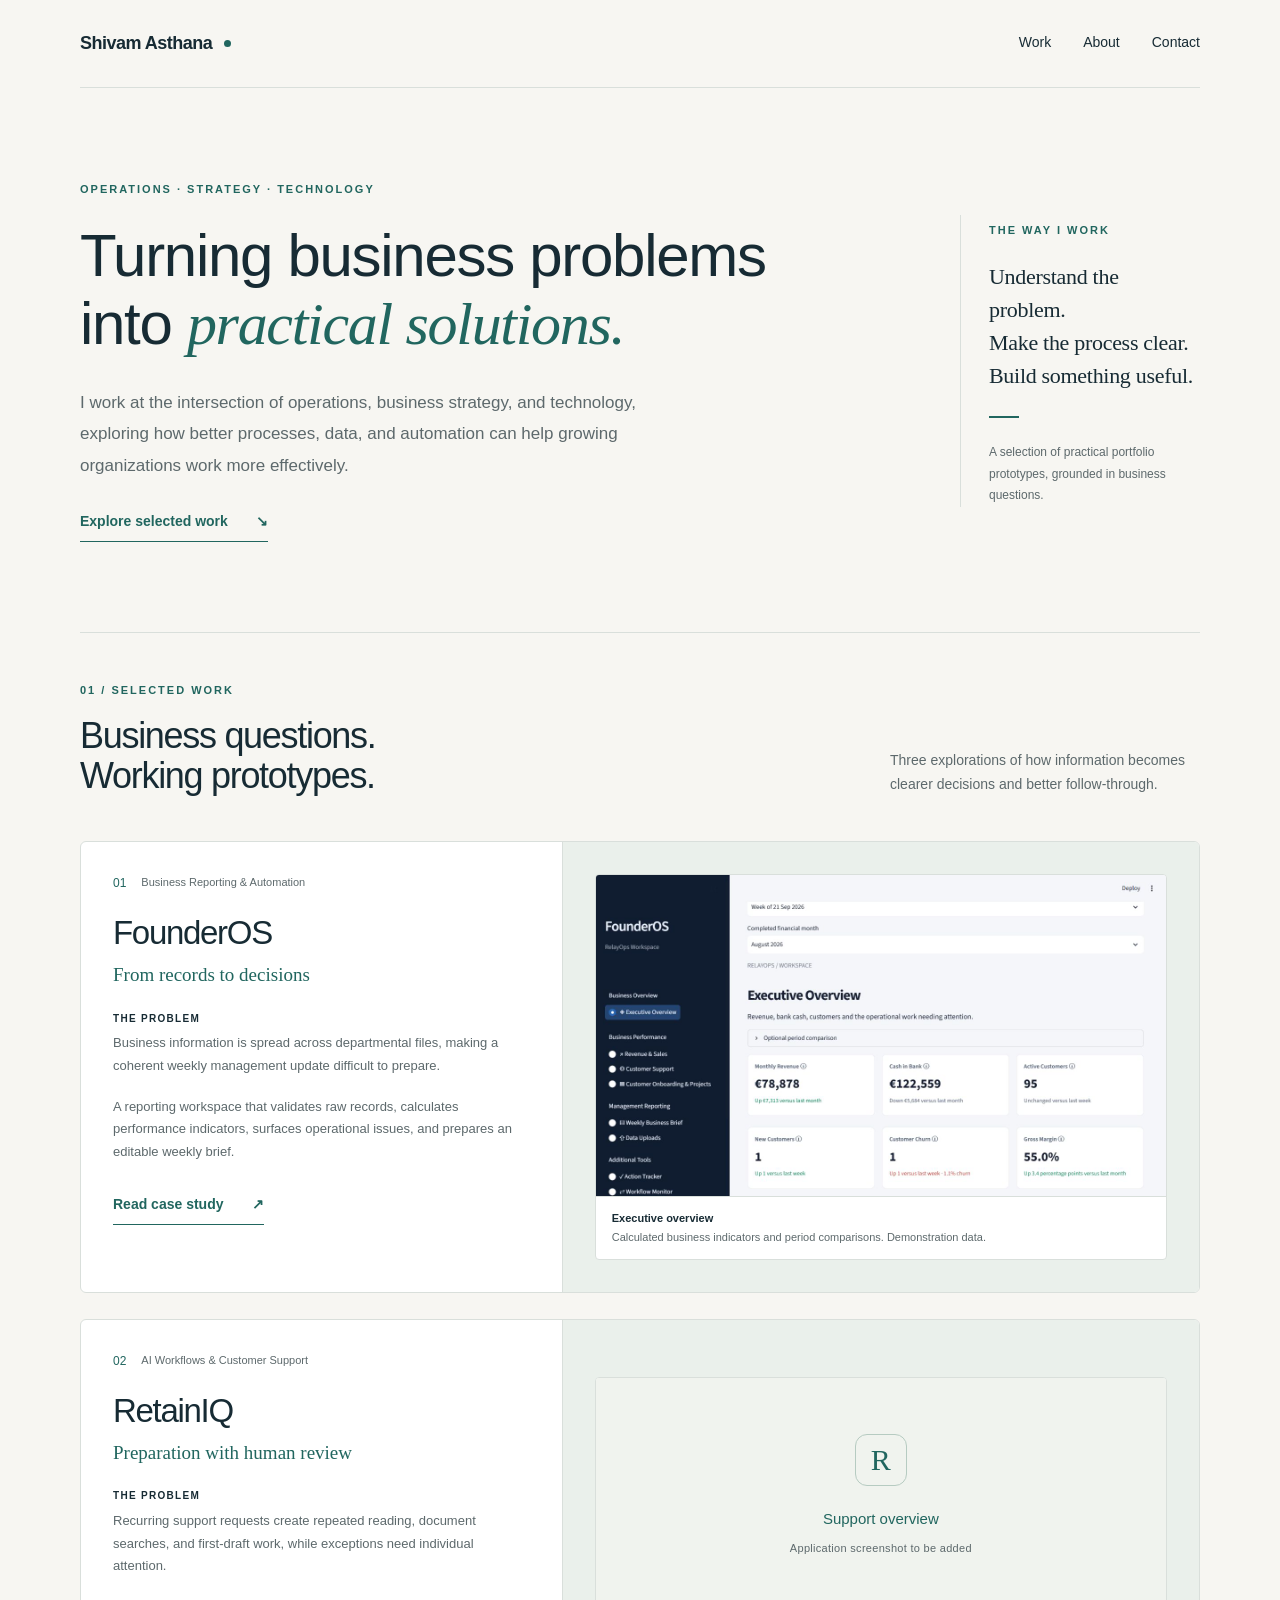
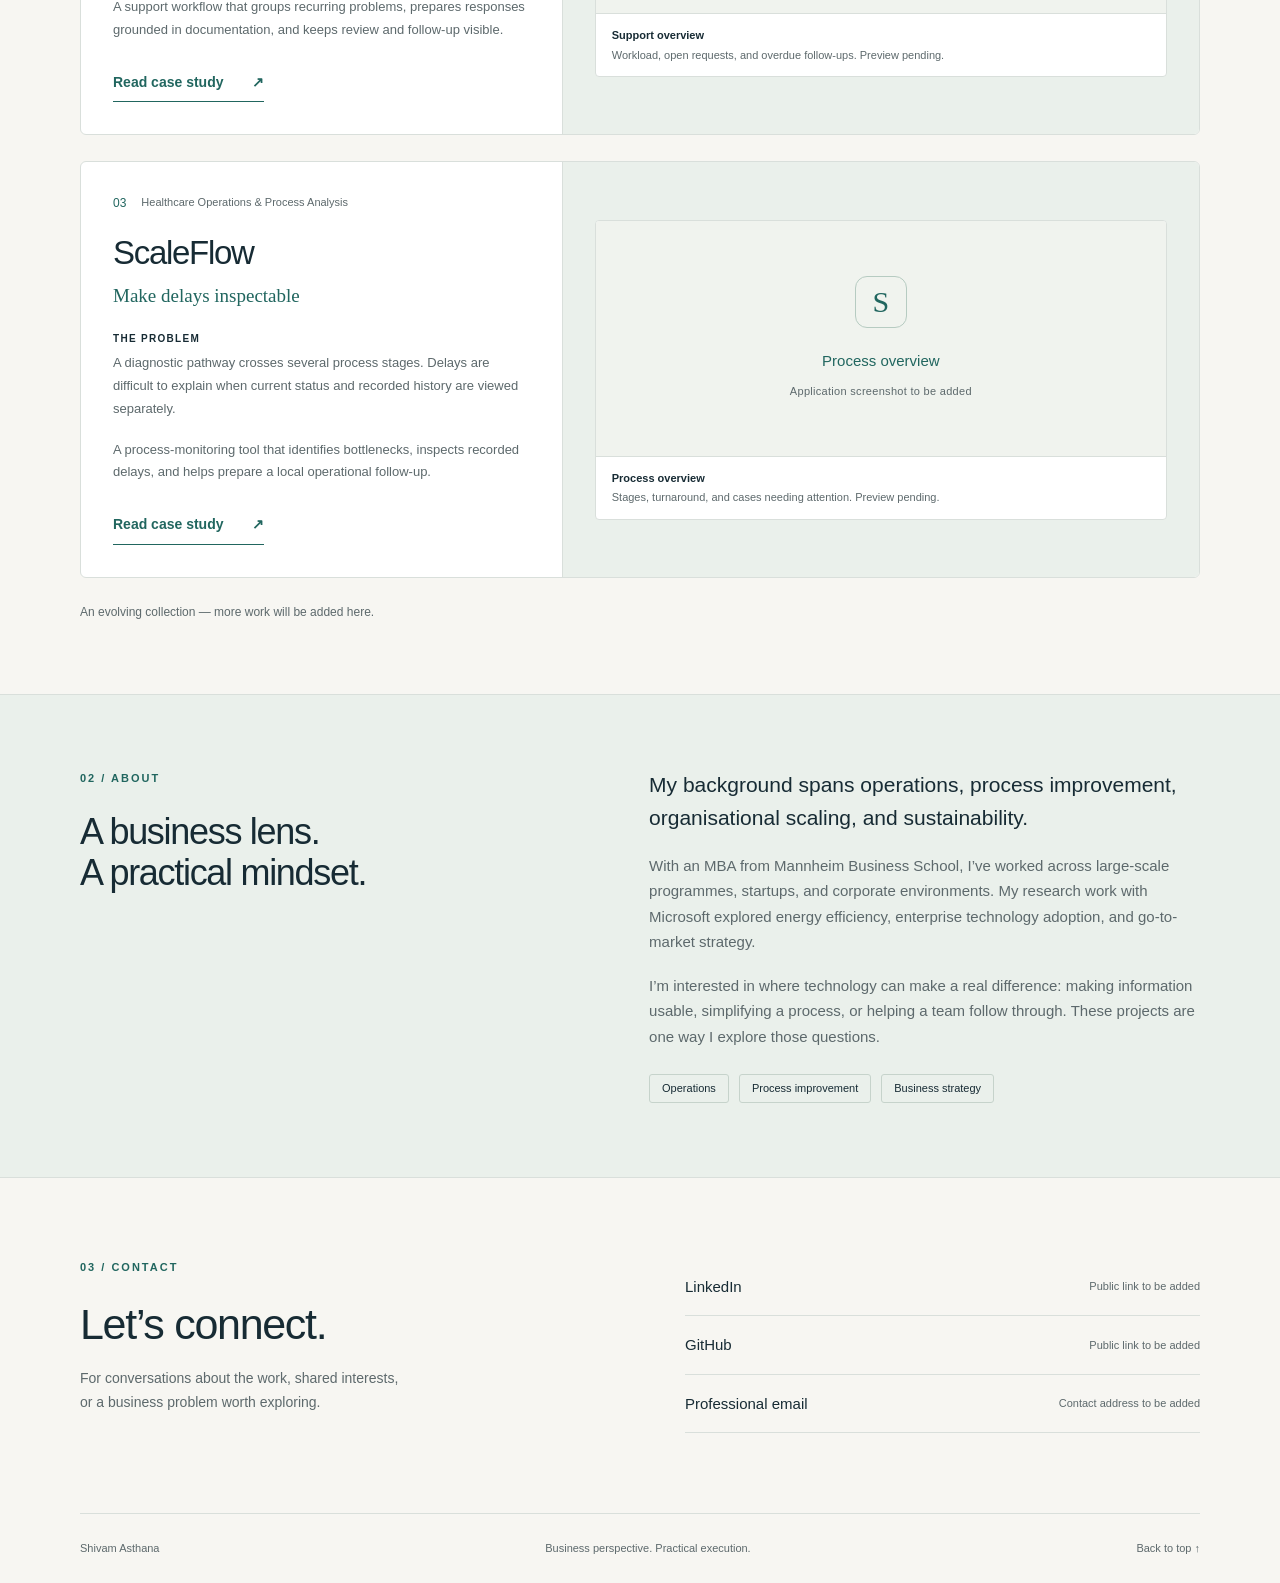
==== index.html @ f5d860fc "Prepare Shivam-Portfolio for GitHub publication" ====
<!doctype html><html lang="en"><head><meta charset="utf-8"><meta name="viewport" content="width=device-width, initial-scale=1"><meta name="description" content="Operations, business strategy, and technology. Selected portfolio work by Shivam Asthana."><title>Shivam Asthana — Personal Portfolio</title><link rel="icon" href="assets/favicon.svg" type="image/svg+xml"><link rel="stylesheet" href="assets/styles.css"></head><body><a class="skip" href="#main">Skip to content</a><header class="header wrap"><a class="identity" href="index.html">Shivam Asthana<span class="identity-dot" aria-hidden="true"></span></a><nav aria-label="Main navigation"><a href="index.html#work">Work</a><a href="index.html#about">About</a><a href="index.html#contact">Contact</a></nav></header><main id="main">
<section class="hero wrap"><div><p class="eyebrow">Operations · Strategy · Technology</p><h1>Turning business problems into <em>practical solutions.</em></h1><p class="intro">I work at the intersection of operations, business strategy, and technology, exploring how better processes, data, and automation can help growing organizations work more effectively.</p><a class="text-link" href="#work">Explore selected work <span aria-hidden="true">↘</span></a></div><aside class="hero-note"><span class="mini-label">THE WAY I WORK</span><p>Understand the problem.<br>Make the process clear.<br>Build something useful.</p><span class="note-rule"></span><small>A selection of practical portfolio prototypes, grounded in business questions.</small></aside></section>
<section id="work" class="work wrap"><div class="section-heading"><div><p class="eyebrow">01 / Selected work</p><h2>Business questions.<br>Working prototypes.</h2></div><p>Three explorations of how information becomes clearer decisions and better follow-through.</p></div><div class="project-list"><article class="project-card"><div class="project-copy"><p class="project-index">01 <span>Business Reporting & Automation</span></p><h3><a href="founderos.html">FounderOS</a></h3><p class="project-tag">From records to decisions</p><p class="problem"><span>The problem</span>Business information is spread across departmental files, making a coherent weekly management update difficult to prepare.</p><p>A reporting workspace that validates raw records, calculates performance indicators, surfaces operational issues, and prepares an editable weekly brief.</p><a class="text-link" href="founderos.html">Read case study <span aria-hidden="true">↗</span></a></div><div class="card-preview"><figure class="preview "><a href="assets/founderos-overview.jpg" aria-label="Open full executive overview screenshot"><img width="1280" height="720" src="assets/founderos-overview.jpg" alt="FounderOS: Executive overview, actual application capture using fictional demonstration data" ></a><figcaption><strong>Executive overview</strong><span>Calculated business indicators and period comparisons. Demonstration data.</span></figcaption></figure></div></article><article class="project-card"><div class="project-copy"><p class="project-index">02 <span>AI Workflows & Customer Support</span></p><h3><a href="retainiq.html">RetainIQ</a></h3><p class="project-tag">Preparation with human review</p><p class="problem"><span>The problem</span>Recurring support requests create repeated reading, document searches, and first-draft work, while exceptions need individual attention.</p><p>A support workflow that groups recurring problems, prepares responses grounded in documentation, and keeps review and follow-up visible.</p><a class="text-link" href="retainiq.html">Read case study <span aria-hidden="true">↗</span></a></div><div class="card-preview"><figure class="preview"><div class="placeholder" role="img" aria-label="Support overview screenshot placeholder"><span class="placeholder-mark" aria-hidden="true">R</span><span>Support overview</span><small>Application screenshot to be added</small></div><figcaption><strong>Support overview</strong><span>Workload, open requests, and overdue follow-ups. Preview pending.</span></figcaption></figure></div></article><article class="project-card"><div class="project-copy"><p class="project-index">03 <span>Healthcare Operations & Process Analysis</span></p><h3><a href="scaleflow.html">ScaleFlow</a></h3><p class="project-tag">Make delays inspectable</p><p class="problem"><span>The problem</span>A diagnostic pathway crosses several process stages. Delays are difficult to explain when current status and recorded history are viewed separately.</p><p>A process-monitoring tool that identifies bottlenecks, inspects recorded delays, and helps prepare a local operational follow-up.</p><a class="text-link" href="scaleflow.html">Read case study <span aria-hidden="true">↗</span></a></div><div class="card-preview"><figure class="preview"><div class="placeholder" role="img" aria-label="Process overview screenshot placeholder"><span class="placeholder-mark" aria-hidden="true">S</span><span>Process overview</span><small>Application screenshot to be added</small></div><figcaption><strong>Process overview</strong><span>Stages, turnaround, and cases needing attention. Preview pending.</span></figcaption></figure></div></article></div><p class="future-note">An evolving collection — more work will be added here.</p></section>
<section id="about" class="about"><div class="wrap about-grid"><div><p class="eyebrow">02 / About</p><h2>A business lens.<br>A practical mindset.</h2></div><div><p class="about-lead">My background spans operations, process improvement, organisational scaling, and sustainability.</p><p>With an MBA from Mannheim Business School, I’ve worked across large-scale programmes, startups, and corporate environments. My research work with Microsoft explored energy efficiency, enterprise technology adoption, and go-to-market strategy.</p><p>I’m interested in where technology can make a real difference: making information usable, simplifying a process, or helping a team follow through. These projects are one way I explore those questions.</p><div class="about-tags"><span>Operations</span><span>Process improvement</span><span>Business strategy</span></div></div></div></section>
<section id="contact" class="contact wrap"><div><p class="eyebrow">03 / Contact</p><h2>Let’s connect.</h2><p>For conversations about the work, shared interests,<br class="desktop-only"> or a business problem worth exploring.</p></div><div class="contact-list" aria-label="Contact details pending"><div><span>LinkedIn</span><small>Public link to be added</small></div><div><span>GitHub</span><small>Public link to be added</small></div><div><span>Professional email</span><small>Contact address to be added</small></div></div></section></main><footer class="wrap footer"><span>Shivam Asthana</span><span>Business perspective. Practical execution.</span><a href="#main">Back to top ↑</a></footer></body></html>
---- assets/styles.css ----
:root{--paper:#f7f6f2;--ink:#172b34;--muted:#5d696c;--teal:#21665f;--line:#d9dfdb;--wash:#eaf0eb}*{box-sizing:border-box}html{scroll-behavior:smooth;scroll-padding-top:24px}body{margin:0;background:var(--paper);color:var(--ink);font-family:Arial,Helvetica,sans-serif;font-size:16px;line-height:1.7}a{color:inherit;text-decoration:none}a:hover{color:var(--teal)}a:focus-visible{outline:2px solid var(--teal);outline-offset:6px}img{display:block;max-width:100%;height:auto}p,h1,h2,h3,figure{margin:0}p+p{margin-top:18px}.wrap{width:min(1120px,calc(100% - 96px));margin-inline:auto}.header{display:flex;align-items:center;justify-content:space-between;padding:28px 0;border-bottom:1px solid var(--line)}.identity{font-size:18px;font-weight:600;letter-spacing:-.5px;display:flex;align-items:center;gap:12px}.identity-dot{width:7px;height:7px;background:var(--teal);border-radius:50%}nav{display:flex;gap:32px;font-size:14px}.hero{padding:92px 0 90px;display:grid;grid-template-columns:1fr 240px;gap:100px;align-items:center}.eyebrow,.mini-label{font-size:11px;text-transform:uppercase;letter-spacing:2px;font-weight:600;color:var(--teal);margin-bottom:24px}h1,h2,h3{line-height:1.13;letter-spacing:-1.3px;font-weight:500}h1{font-size:clamp(38px,4.8vw,60px);max-width:740px}h1 em{font-family:Georgia,'Times New Roman',serif;font-weight:400;color:var(--teal)}.intro{font-size:17px;color:var(--muted);max-width:610px;margin-top:28px;line-height:1.85}.text-link{display:inline-flex;gap:28px;align-items:center;color:var(--teal);font-size:14px;font-weight:600;border-bottom:1px solid var(--teal);padding-bottom:7px;margin-top:29px;transition:gap .2s}.text-link:hover{gap:36px}.hero-note{border-left:1px solid var(--line);padding-left:28px;align-self:center}.hero-note p{font-family:Georgia,serif;font-size:22px;line-height:1.5;margin-top:18px;letter-spacing:-.3px}.hero-note small{color:var(--muted);font-size:12px;line-height:1.8;display:block}.note-rule{display:block;width:30px;height:2px;background:var(--teal);margin:24px 0}.work{padding:48px 0 72px;border-top:1px solid var(--line)}.section-heading{display:flex;justify-content:space-between;gap:40px;align-items:end;margin-bottom:44px}h2{font-size:36px}.section-heading .eyebrow{margin-bottom:16px}.section-heading>p{max-width:310px;font-size:14px;color:var(--muted)}.project-list{display:grid;gap:26px}.project-card{border:1px solid var(--line);border-radius:6px;overflow:hidden;display:grid;grid-template-columns:43% 57%;background:#fff;transition:border-color .2s,box-shadow .2s}.project-card:hover{border-color:#9bb5aa;box-shadow:0 7px 22px #183e3210}.project-copy{padding:32px}.project-index{display:flex;gap:15px;color:var(--teal);font-size:12px;line-height:1.5;margin-bottom:22px}.project-index span{color:var(--muted);font-size:11px}.project-copy h3{font-size:33px}.project-tag{font-family:Georgia,serif;color:var(--teal);font-size:19px;margin-top:8px}.project-copy>p:not(.project-index):not(.project-tag){font-size:13px;color:var(--muted);line-height:1.75;margin-top:18px}.problem span{display:block;text-transform:uppercase;letter-spacing:1.3px;color:var(--ink);font-size:10px;font-weight:bold;margin-bottom:5px}.card-preview{padding:32px;display:flex;align-items:center;background:var(--wash);border-left:1px solid var(--line)}.preview{width:100%;overflow:hidden;border-radius:4px;border:1px solid var(--line);background:white}.preview img{width:100%}.preview a{display:block}.preview figcaption{padding:13px 16px;font-size:11px;line-height:1.5;border-top:1px solid var(--line)}figcaption strong{display:block;font-weight:600;color:var(--ink)}figcaption span{display:block;color:var(--muted);margin-top:3px}.placeholder{min-height:235px;padding:30px;display:flex;align-items:center;justify-content:center;flex-direction:column;background:#f0f3ee;color:var(--teal);text-align:center}.placeholder-mark{width:52px;height:52px;border:1px solid #b6cbc1;border-radius:12px;display:grid;place-items:center;font:30px Georgia,serif;margin-bottom:20px}.placeholder>span:not(.placeholder-mark){font-size:15px}.placeholder small{font-size:11px;letter-spacing:.3px;color:var(--muted);margin-top:8px}.future-note{font-size:12px;color:var(--muted);margin-top:24px}.about{background:#eaf0eb;border-block:1px solid var(--line);padding:74px 0}.about-grid{display:grid;grid-template-columns:1fr 1.15fr;gap:90px}.about p:not(.eyebrow){color:var(--muted);font-size:15px}.about .about-lead{font-size:21px!important;color:var(--ink)!important;line-height:1.55}.about-tags{display:flex;gap:10px;flex-wrap:wrap;margin-top:25px}.about-tags span{border:1px solid #c6d3cb;padding:4px 12px;font-size:11px;border-radius:3px}.contact{padding:80px 0;display:grid;grid-template-columns:1fr 1fr;gap:90px}.contact h2{font-size:43px}.contact p:not(.eyebrow){color:var(--muted);font-size:14px;margin-top:18px}.contact-list div,.explore>div{border-bottom:1px solid var(--line);padding:16px 0;display:flex;justify-content:space-between;gap:18px;align-items:center}.contact-list span{font-size:15px}.contact-list small,.explore small{font-size:11px;color:var(--muted)}.footer{border-top:1px solid var(--line);padding:25px 0;display:flex;justify-content:space-between;gap:24px;font-size:11px;color:var(--muted)}.skip{position:absolute;top:-100px;left:20px;background:white;padding:10px;z-index:10}.skip:focus{top:10px}.case-hero{padding:46px 0 60px;max-width:900px}.back-link{font-size:13px;color:var(--muted);display:inline-block;margin-bottom:48px}.case-hero .eyebrow{margin-bottom:17px}.case-hero h1{font-size:64px}.case-subtitle{font-family:Georgia,serif;font-size:28px;color:var(--teal);margin-top:12px}.case-hero .intro{max-width:730px}.status{display:inline-block;margin-top:24px;font-size:11px;color:var(--teal);padding:5px 10px;border:1px solid #c6d3cb;border-radius:3px}.case-body{max-width:900px}.case-section{border-top:1px solid var(--line);padding:40px 0}.case-section h2{font-size:29px;line-height:1.4}.case-section>h2{max-width:800px}.two-col{display:grid;grid-template-columns:230px 1fr;gap:50px}.two-col p,.capabilities{font-size:15px;color:var(--muted)}.capabilities{margin:0;padding-left:18px}.capabilities li+li{margin-top:14px}.process{list-style:none;padding:0;display:grid;grid-template-columns:repeat(4,1fr);margin:26px 0 0;background:var(--wash);border:1px solid var(--line);border-radius:4px}.process li{position:relative;padding:22px 20px}.process li+li{border-left:1px solid var(--line)}.process span{font-size:11px;color:var(--teal);display:block;margin-bottom:12px}.process strong{font-size:14px;font-weight:500;display:block}.process b{position:absolute;right:-7px;top:47px;font-weight:400;color:var(--teal);z-index:1}.preview-note{font-size:13px;color:var(--muted);margin:14px 0 24px;max-width:720px}.gallery{display:grid;gap:22px}.gallery .placeholder{min-height:300px}.gallery .portrait{max-width:430px;margin:auto}.gallery .portrait img{max-height:580px;object-fit:contain;background:#f2f4f8}.scope-note{border-left:2px solid #9bb8aa;padding-left:20px;margin-top:26px}.scope-note h3{font-size:15px;letter-spacing:0;margin-bottom:10px}.scope-note p{font-size:13px}.explore>div:first-child{padding-top:0}.explore span{font-size:14px}.explore p{font-size:12px;color:var(--muted);margin-top:18px}.case-end{display:flex;justify-content:space-between;align-items:center;border-top:1px solid var(--line);padding:18px 0 60px;gap:20px}.case-end>a:last-child{font-size:13px}.case-end .text-link{margin-top:12px}@media(min-width:1500px){.hero{padding-block:110px}}@media(max-width:900px){.wrap{width:calc(100% - 56px)}.hero{gap:35px;grid-template-columns:1fr 210px;padding-block:65px}.hero-note p{font-size:19px}.project-copy{padding:24px}.card-preview{padding:20px}.about-grid,.contact{gap:45px}.project-card{grid-template-columns:1fr 1fr}.two-col{grid-template-columns:180px 1fr;gap:30px}}@media(max-width:650px){.wrap{width:calc(100% - 40px)}.header{padding:21px 0}.identity{font-size:15px;gap:7px}nav{gap:17px;font-size:12px}.hero{display:block;padding:48px 0}.hero h1{font-size:40px;max-width:430px;letter-spacing:-1.4px}.intro{font-size:15px;line-height:1.8;margin-top:23px}.hero-note{border-left:0;border-top:1px solid var(--line);padding:24px 0 0;margin-top:34px}.hero-note p{font-size:19px}.hero-note p br{display:block}.hero-note small{max-width:300px}.note-rule{margin:16px 0}.eyebrow{font-size:10px;letter-spacing:1.6px;margin-bottom:17px}.section-heading{display:block;margin-bottom:28px}.section-heading>p{margin-top:18px;max-width:360px}h2{font-size:30px}.work{padding:34px 0 45px}.project-card{display:flex;flex-direction:column}.project-copy{padding:25px}.project-index{margin-bottom:20px}.card-preview{padding:20px;border-left:0;border-top:1px solid var(--line)}.placeholder{min-height:205px}.about{padding:46px 0}.about-grid,.contact{display:block}.about-grid>div+div{margin-top:30px}.about .about-lead{font-size:19px!important}.contact{padding:46px 0}.contact-list{margin-top:26px}.contact-list div{display:block}.contact-list small{display:block;margin-top:3px}.footer{flex-wrap:wrap;padding-block:22px;gap:12px}.footer span:nth-child(2){width:100%;order:3}.case-hero{padding:30px 0 40px}.back-link{margin-bottom:30px}.case-hero h1{font-size:45px}.case-subtitle{font-size:23px}.status{font-size:10px}.case-section{padding:30px 0}.case-section h2{font-size:25px}.two-col{display:block}.two-col>h2{margin-bottom:20px}.process{grid-template-columns:1fr 1fr}.process li:nth-child(3){border-left:0;border-top:1px solid var(--line)}.process li:nth-child(4){border-top:1px solid var(--line)}.process b{display:none}.gallery .placeholder{min-height:240px}.explore>div{display:block}.explore small{display:block;margin-top:6px}.case-end{display:block;padding-bottom:40px}.case-end>a:last-child{display:block;margin-top:24px}.desktop-only{display:none}}@media(prefers-reduced-motion:reduce){html{scroll-behavior:auto}*{transition:none!important}}
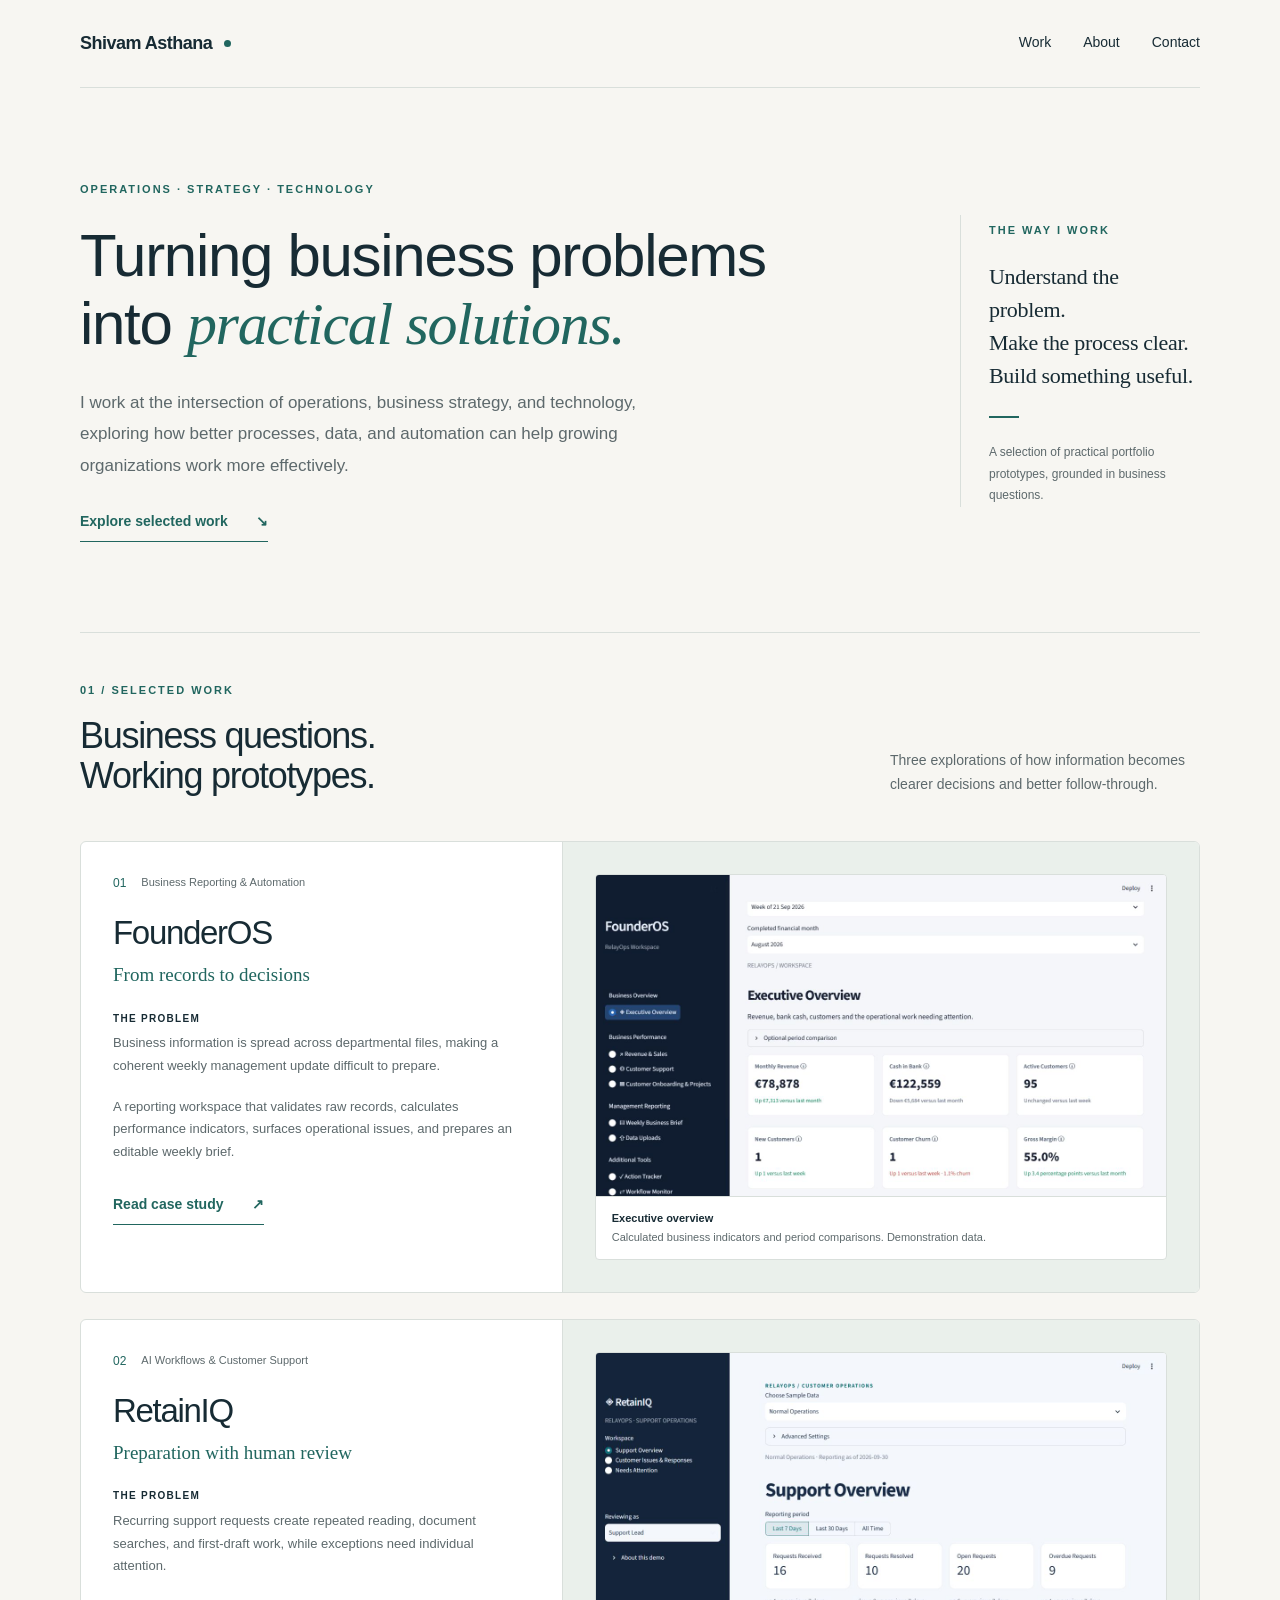
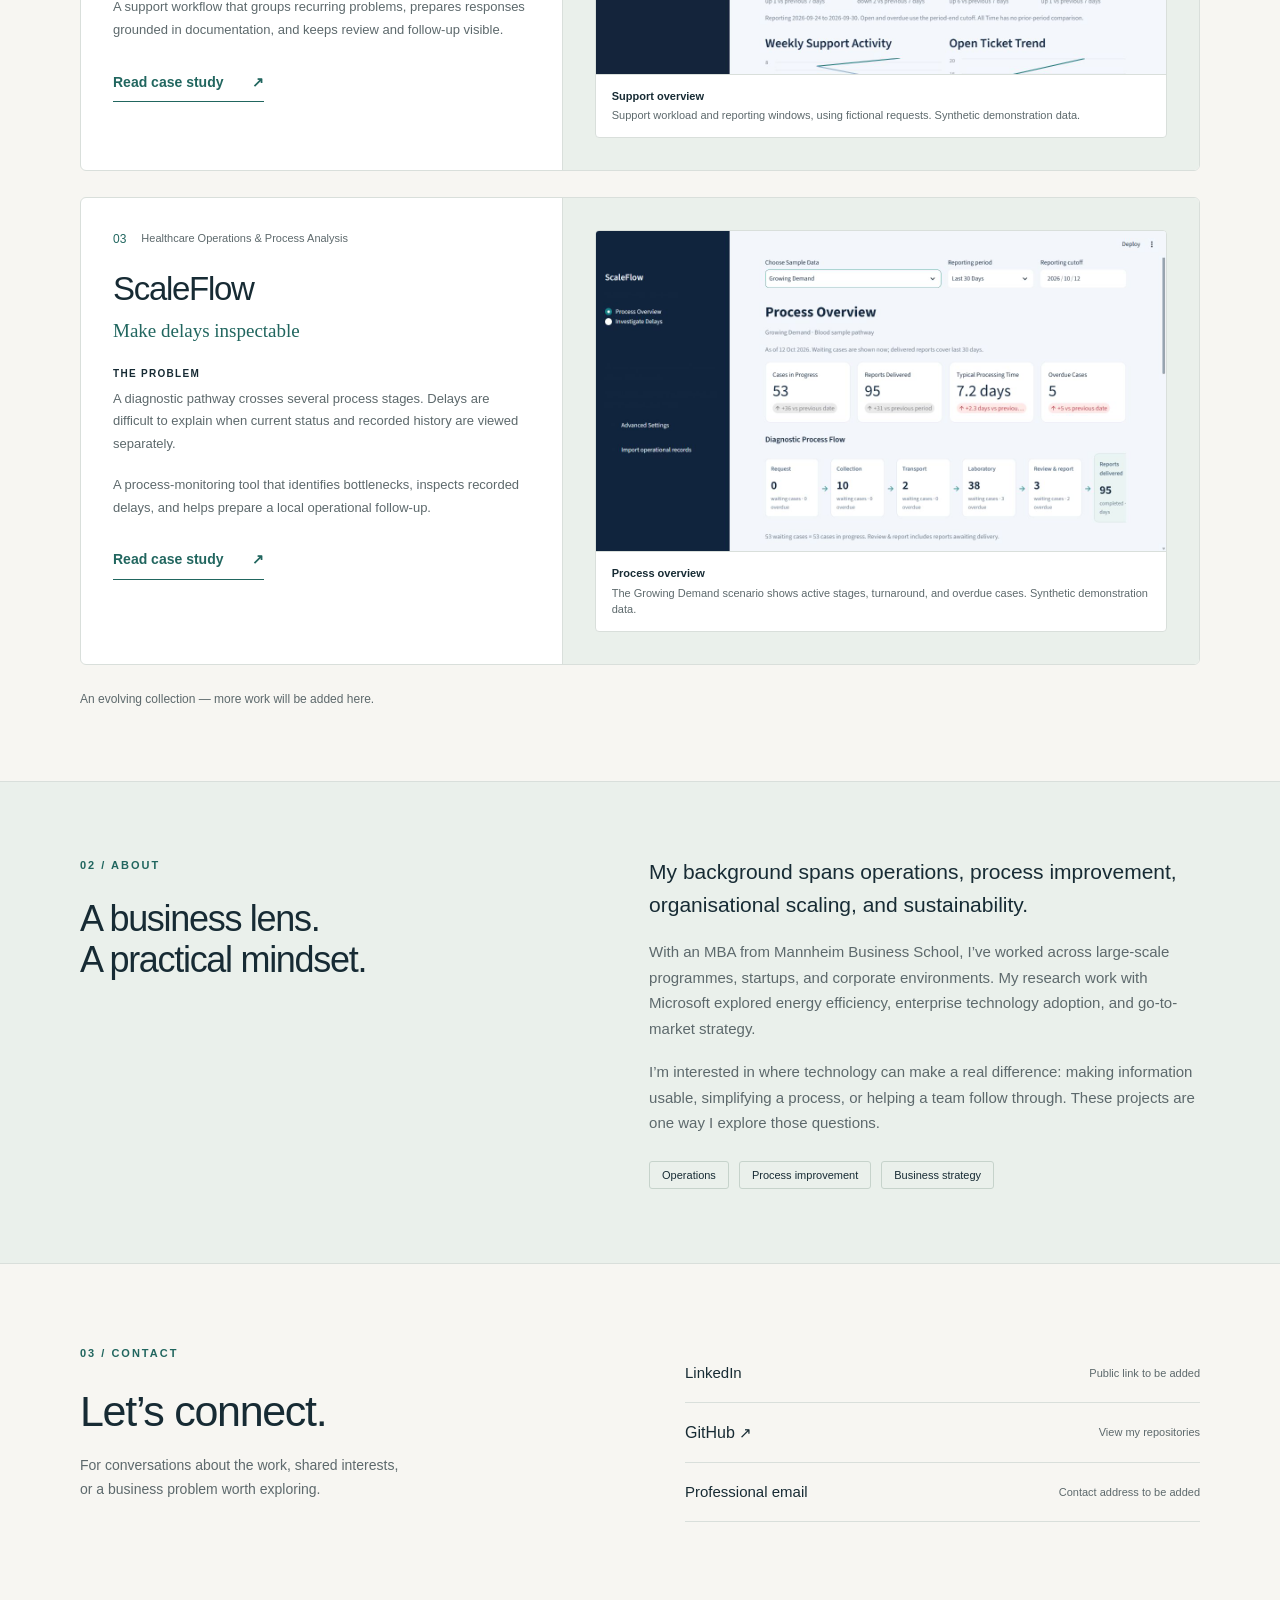
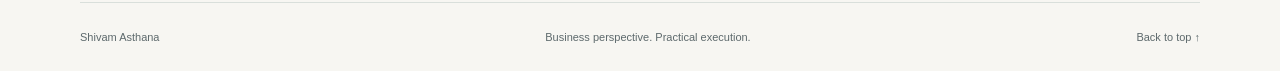
==== commit e67f5495: "Connect deployed portfolio demos and replace screenshot placeholders" ====
--- a/index.html
+++ b/index.html
@@ -1,5 +1,5 @@
 <!doctype html><html lang="en"><head><meta charset="utf-8"><meta name="viewport" content="width=device-width, initial-scale=1"><meta name="description" content="Operations, business strategy, and technology. Selected portfolio work by Shivam Asthana."><title>Shivam Asthana — Personal Portfolio</title><link rel="icon" href="assets/favicon.svg" type="image/svg+xml"><link rel="stylesheet" href="assets/styles.css"></head><body><a class="skip" href="#main">Skip to content</a><header class="header wrap"><a class="identity" href="index.html">Shivam Asthana<span class="identity-dot" aria-hidden="true"></span></a><nav aria-label="Main navigation"><a href="index.html#work">Work</a><a href="index.html#about">About</a><a href="index.html#contact">Contact</a></nav></header><main id="main">
 <section class="hero wrap"><div><p class="eyebrow">Operations · Strategy · Technology</p><h1>Turning business problems into <em>practical solutions.</em></h1><p class="intro">I work at the intersection of operations, business strategy, and technology, exploring how better processes, data, and automation can help growing organizations work more effectively.</p><a class="text-link" href="#work">Explore selected work <span aria-hidden="true">↘</span></a></div><aside class="hero-note"><span class="mini-label">THE WAY I WORK</span><p>Understand the problem.<br>Make the process clear.<br>Build something useful.</p><span class="note-rule"></span><small>A selection of practical portfolio prototypes, grounded in business questions.</small></aside></section>
-<section id="work" class="work wrap"><div class="section-heading"><div><p class="eyebrow">01 / Selected work</p><h2>Business questions.<br>Working prototypes.</h2></div><p>Three explorations of how information becomes clearer decisions and better follow-through.</p></div><div class="project-list"><article class="project-card"><div class="project-copy"><p class="project-index">01 <span>Business Reporting & Automation</span></p><h3><a href="founderos.html">FounderOS</a></h3><p class="project-tag">From records to decisions</p><p class="problem"><span>The problem</span>Business information is spread across departmental files, making a coherent weekly management update difficult to prepare.</p><p>A reporting workspace that validates raw records, calculates performance indicators, surfaces operational issues, and prepares an editable weekly brief.</p><a class="text-link" href="founderos.html">Read case study <span aria-hidden="true">↗</span></a></div><div class="card-preview"><figure class="preview "><a href="assets/founderos-overview.jpg" aria-label="Open full executive overview screenshot"><img width="1280" height="720" src="assets/founderos-overview.jpg" alt="FounderOS: Executive overview, actual application capture using fictional demonstration data" ></a><figcaption><strong>Executive overview</strong><span>Calculated business indicators and period comparisons. Demonstration data.</span></figcaption></figure></div></article><article class="project-card"><div class="project-copy"><p class="project-index">02 <span>AI Workflows & Customer Support</span></p><h3><a href="retainiq.html">RetainIQ</a></h3><p class="project-tag">Preparation with human review</p><p class="problem"><span>The problem</span>Recurring support requests create repeated reading, document searches, and first-draft work, while exceptions need individual attention.</p><p>A support workflow that groups recurring problems, prepares responses grounded in documentation, and keeps review and follow-up visible.</p><a class="text-link" href="retainiq.html">Read case study <span aria-hidden="true">↗</span></a></div><div class="card-preview"><figure class="preview"><div class="placeholder" role="img" aria-label="Support overview screenshot placeholder"><span class="placeholder-mark" aria-hidden="true">R</span><span>Support overview</span><small>Application screenshot to be added</small></div><figcaption><strong>Support overview</strong><span>Workload, open requests, and overdue follow-ups. Preview pending.</span></figcaption></figure></div></article><article class="project-card"><div class="project-copy"><p class="project-index">03 <span>Healthcare Operations & Process Analysis</span></p><h3><a href="scaleflow.html">ScaleFlow</a></h3><p class="project-tag">Make delays inspectable</p><p class="problem"><span>The problem</span>A diagnostic pathway crosses several process stages. Delays are difficult to explain when current status and recorded history are viewed separately.</p><p>A process-monitoring tool that identifies bottlenecks, inspects recorded delays, and helps prepare a local operational follow-up.</p><a class="text-link" href="scaleflow.html">Read case study <span aria-hidden="true">↗</span></a></div><div class="card-preview"><figure class="preview"><div class="placeholder" role="img" aria-label="Process overview screenshot placeholder"><span class="placeholder-mark" aria-hidden="true">S</span><span>Process overview</span><small>Application screenshot to be added</small></div><figcaption><strong>Process overview</strong><span>Stages, turnaround, and cases needing attention. Preview pending.</span></figcaption></figure></div></article></div><p class="future-note">An evolving collection — more work will be added here.</p></section>
+<section id="work" class="work wrap"><div class="section-heading"><div><p class="eyebrow">01 / Selected work</p><h2>Business questions.<br>Working prototypes.</h2></div><p>Three explorations of how information becomes clearer decisions and better follow-through.</p></div><div class="project-list"><article class="project-card"><div class="project-copy"><p class="project-index">01 <span>Business Reporting & Automation</span></p><h3><a href="founderos.html">FounderOS</a></h3><p class="project-tag">From records to decisions</p><p class="problem"><span>The problem</span>Business information is spread across departmental files, making a coherent weekly management update difficult to prepare.</p><p>A reporting workspace that validates raw records, calculates performance indicators, surfaces operational issues, and prepares an editable weekly brief.</p><a class="text-link" href="founderos.html">Read case study <span aria-hidden="true">↗</span></a></div><div class="card-preview"><figure class="preview "><a href="assets/founderos-overview.jpg" aria-label="Open full executive overview screenshot"><img width="1280" height="720" src="assets/founderos-overview.jpg" alt="FounderOS: Executive overview, actual application capture using fictional demonstration data" ></a><figcaption><strong>Executive overview</strong><span>Calculated business indicators and period comparisons. Demonstration data.</span></figcaption></figure></div></article><article class="project-card"><div class="project-copy"><p class="project-index">02 <span>AI Workflows & Customer Support</span></p><h3><a href="retainiq.html">RetainIQ</a></h3><p class="project-tag">Preparation with human review</p><p class="problem"><span>The problem</span>Recurring support requests create repeated reading, document searches, and first-draft work, while exceptions need individual attention.</p><p>A support workflow that groups recurring problems, prepares responses grounded in documentation, and keeps review and follow-up visible.</p><a class="text-link" href="retainiq.html">Read case study <span aria-hidden="true">↗</span></a></div><div class="card-preview"><figure class="preview"><a href="assets/retainiq-overview.jpg" aria-label="Open full support overview screenshot"><img width="1280" height="720" src="assets/retainiq-overview.jpg" alt="RetainIQ: Support overview, actual local application capture using synthetic demonstration data" loading="lazy"></a><figcaption><strong>Support overview</strong><span>Support workload and reporting windows, using fictional requests. Synthetic demonstration data.</span></figcaption></figure></div></article><article class="project-card"><div class="project-copy"><p class="project-index">03 <span>Healthcare Operations & Process Analysis</span></p><h3><a href="scaleflow.html">ScaleFlow</a></h3><p class="project-tag">Make delays inspectable</p><p class="problem"><span>The problem</span>A diagnostic pathway crosses several process stages. Delays are difficult to explain when current status and recorded history are viewed separately.</p><p>A process-monitoring tool that identifies bottlenecks, inspects recorded delays, and helps prepare a local operational follow-up.</p><a class="text-link" href="scaleflow.html">Read case study <span aria-hidden="true">↗</span></a></div><div class="card-preview"><figure class="preview"><a href="assets/scaleflow-overview.jpg" aria-label="Open full process overview screenshot"><img width="1280" height="720" src="assets/scaleflow-overview.jpg" alt="ScaleFlow: Process overview, actual local application capture using synthetic demonstration data" loading="lazy"></a><figcaption><strong>Process overview</strong><span>The Growing Demand scenario shows active stages, turnaround, and overdue cases. Synthetic demonstration data.</span></figcaption></figure></div></article></div><p class="future-note">An evolving collection — more work will be added here.</p></section>
 <section id="about" class="about"><div class="wrap about-grid"><div><p class="eyebrow">02 / About</p><h2>A business lens.<br>A practical mindset.</h2></div><div><p class="about-lead">My background spans operations, process improvement, organisational scaling, and sustainability.</p><p>With an MBA from Mannheim Business School, I’ve worked across large-scale programmes, startups, and corporate environments. My research work with Microsoft explored energy efficiency, enterprise technology adoption, and go-to-market strategy.</p><p>I’m interested in where technology can make a real difference: making information usable, simplifying a process, or helping a team follow through. These projects are one way I explore those questions.</p><div class="about-tags"><span>Operations</span><span>Process improvement</span><span>Business strategy</span></div></div></div></section>
-<section id="contact" class="contact wrap"><div><p class="eyebrow">03 / Contact</p><h2>Let’s connect.</h2><p>For conversations about the work, shared interests,<br class="desktop-only"> or a business problem worth exploring.</p></div><div class="contact-list" aria-label="Contact details pending"><div><span>LinkedIn</span><small>Public link to be added</small></div><div><span>GitHub</span><small>Public link to be added</small></div><div><span>Professional email</span><small>Contact address to be added</small></div></div></section></main><footer class="wrap footer"><span>Shivam Asthana</span><span>Business perspective. Practical execution.</span><a href="#main">Back to top ↑</a></footer></body></html>+<section id="contact" class="contact wrap"><div><p class="eyebrow">03 / Contact</p><h2>Let’s connect.</h2><p>For conversations about the work, shared interests,<br class="desktop-only"> or a business problem worth exploring.</p></div><div class="contact-list" aria-label="Contact links"><div><span>LinkedIn</span><small>Public link to be added</small></div><div><a href="https://github.com/shivamasthanasa-14" target="_blank" rel="noopener noreferrer">GitHub <span aria-hidden="true">↗</span></a><small>View my repositories</small></div><div><span>Professional email</span><small>Contact address to be added</small></div></div></section></main><footer class="wrap footer"><span>Shivam Asthana</span><span>Business perspective. Practical execution.</span><a href="#main">Back to top ↑</a></footer></body></html>
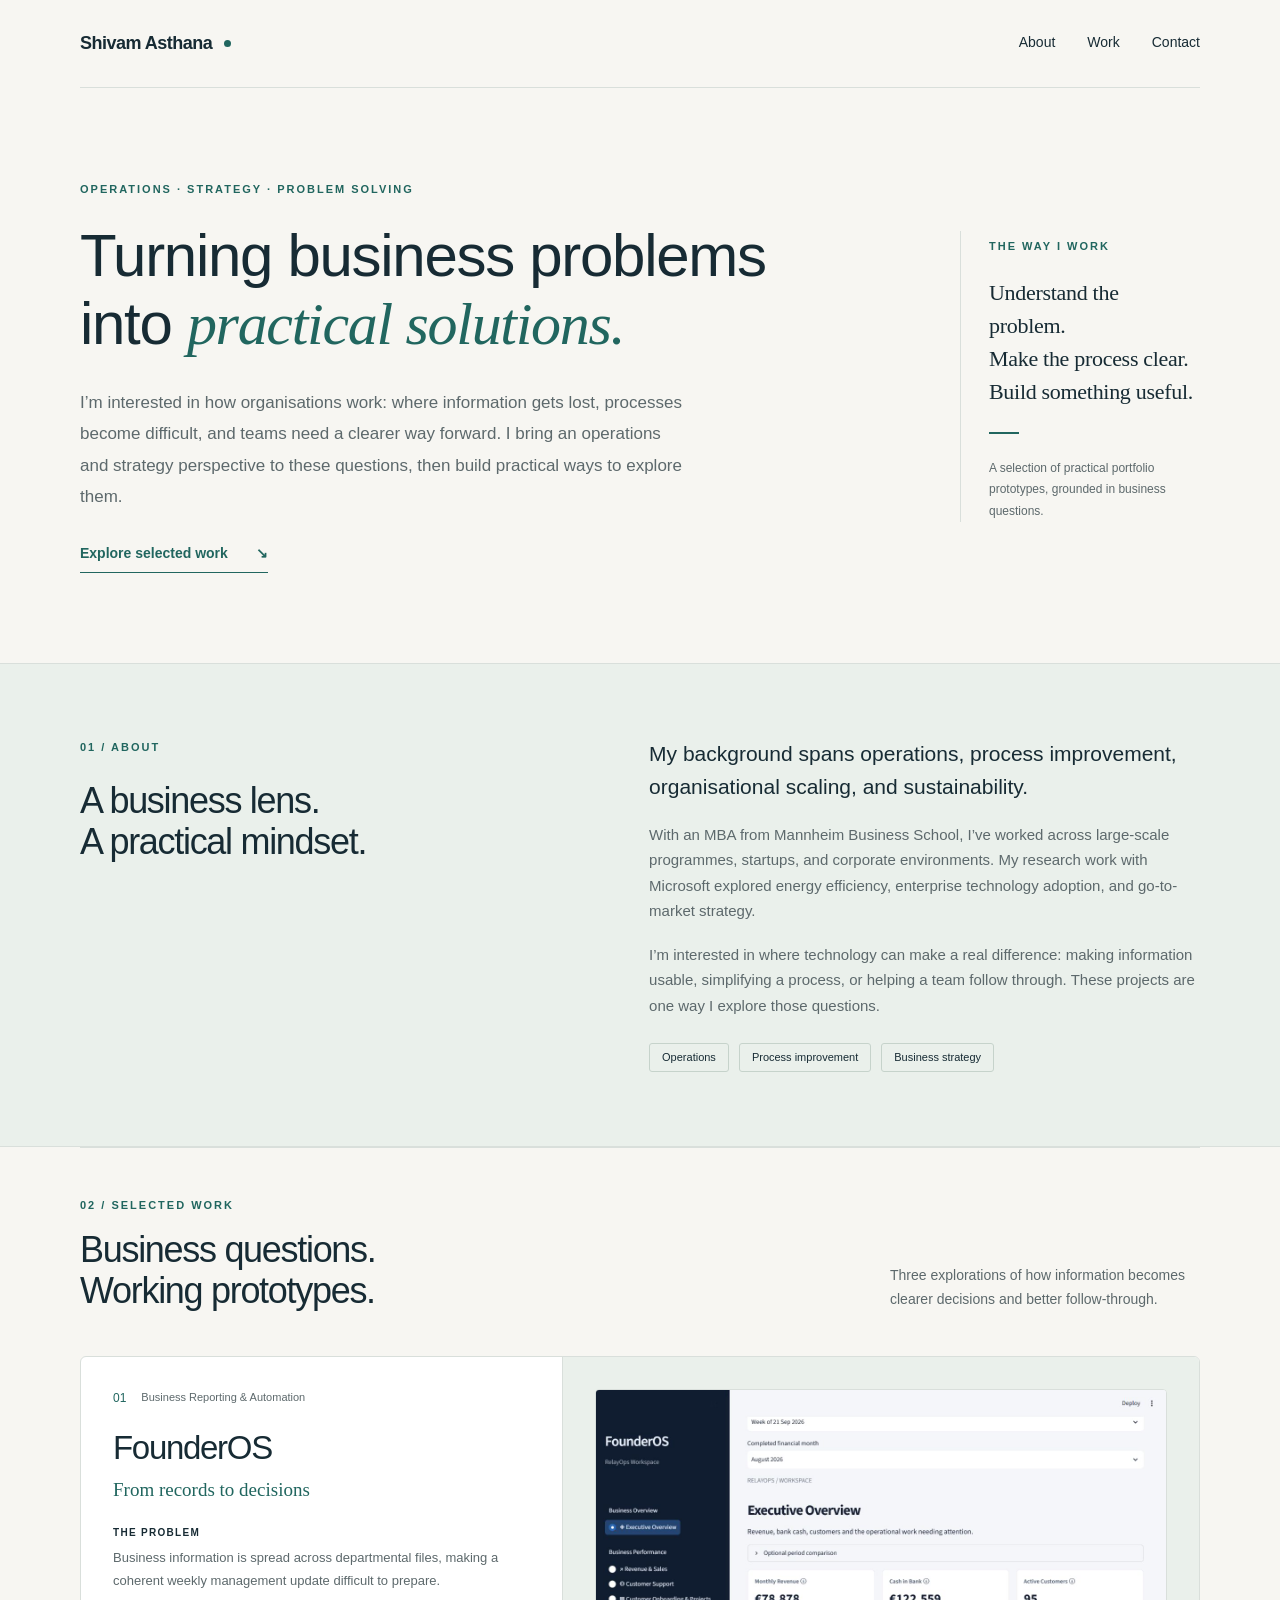
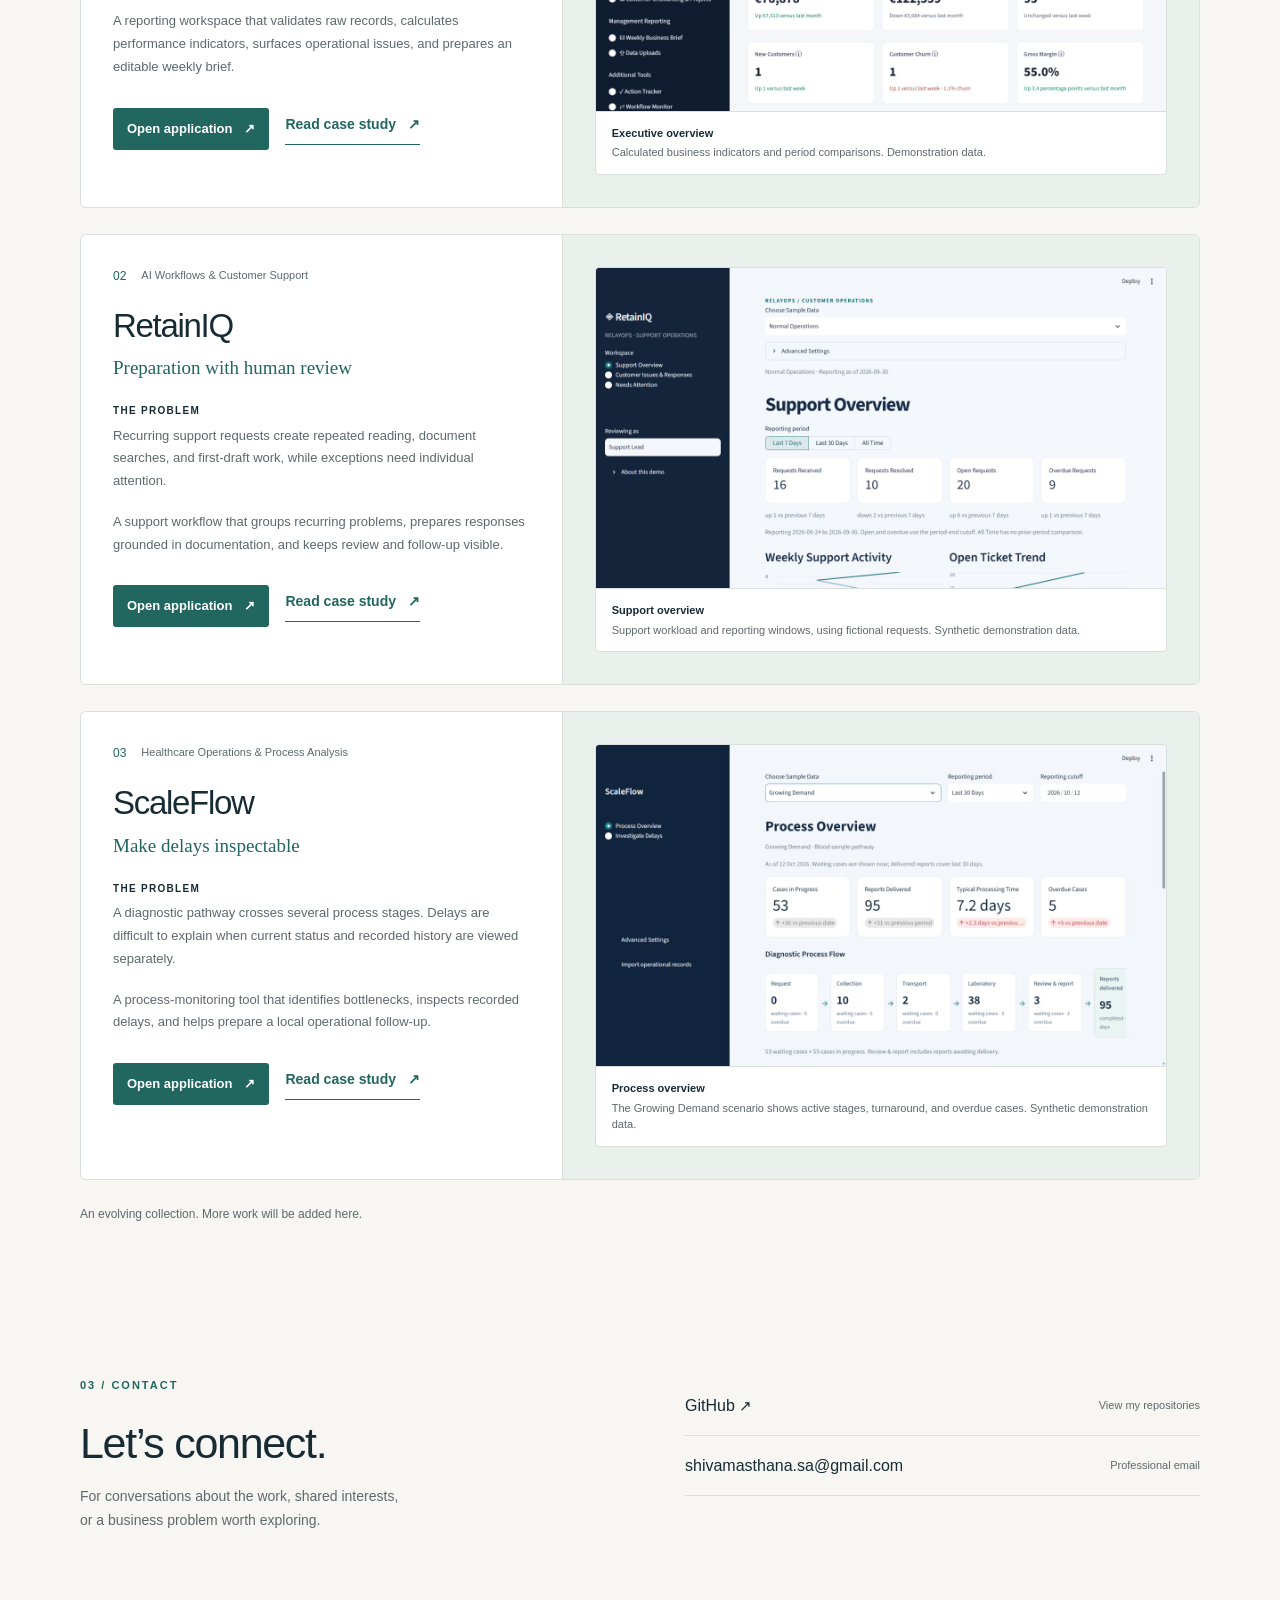
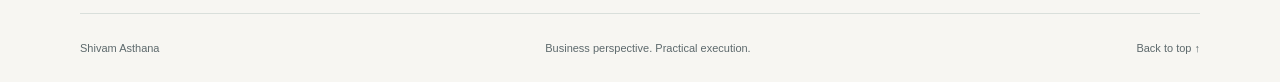
==== commit c56e5aea: "Improve portfolio context, navigation, and direct application links" ====
--- a/index.html
+++ b/index.html
@@ -1,5 +1,5 @@
-<!doctype html><html lang="en"><head><meta charset="utf-8"><meta name="viewport" content="width=device-width, initial-scale=1"><meta name="description" content="Operations, business strategy, and technology. Selected portfolio work by Shivam Asthana."><title>Shivam Asthana — Personal Portfolio</title><link rel="icon" href="assets/favicon.svg" type="image/svg+xml"><link rel="stylesheet" href="assets/styles.css"></head><body><a class="skip" href="#main">Skip to content</a><header class="header wrap"><a class="identity" href="index.html">Shivam Asthana<span class="identity-dot" aria-hidden="true"></span></a><nav aria-label="Main navigation"><a href="index.html#work">Work</a><a href="index.html#about">About</a><a href="index.html#contact">Contact</a></nav></header><main id="main">
-<section class="hero wrap"><div><p class="eyebrow">Operations · Strategy · Technology</p><h1>Turning business problems into <em>practical solutions.</em></h1><p class="intro">I work at the intersection of operations, business strategy, and technology, exploring how better processes, data, and automation can help growing organizations work more effectively.</p><a class="text-link" href="#work">Explore selected work <span aria-hidden="true">↘</span></a></div><aside class="hero-note"><span class="mini-label">THE WAY I WORK</span><p>Understand the problem.<br>Make the process clear.<br>Build something useful.</p><span class="note-rule"></span><small>A selection of practical portfolio prototypes, grounded in business questions.</small></aside></section>
-<section id="work" class="work wrap"><div class="section-heading"><div><p class="eyebrow">01 / Selected work</p><h2>Business questions.<br>Working prototypes.</h2></div><p>Three explorations of how information becomes clearer decisions and better follow-through.</p></div><div class="project-list"><article class="project-card"><div class="project-copy"><p class="project-index">01 <span>Business Reporting & Automation</span></p><h3><a href="founderos.html">FounderOS</a></h3><p class="project-tag">From records to decisions</p><p class="problem"><span>The problem</span>Business information is spread across departmental files, making a coherent weekly management update difficult to prepare.</p><p>A reporting workspace that validates raw records, calculates performance indicators, surfaces operational issues, and prepares an editable weekly brief.</p><a class="text-link" href="founderos.html">Read case study <span aria-hidden="true">↗</span></a></div><div class="card-preview"><figure class="preview "><a href="assets/founderos-overview.jpg" aria-label="Open full executive overview screenshot"><img width="1280" height="720" src="assets/founderos-overview.jpg" alt="FounderOS: Executive overview, actual application capture using fictional demonstration data" ></a><figcaption><strong>Executive overview</strong><span>Calculated business indicators and period comparisons. Demonstration data.</span></figcaption></figure></div></article><article class="project-card"><div class="project-copy"><p class="project-index">02 <span>AI Workflows & Customer Support</span></p><h3><a href="retainiq.html">RetainIQ</a></h3><p class="project-tag">Preparation with human review</p><p class="problem"><span>The problem</span>Recurring support requests create repeated reading, document searches, and first-draft work, while exceptions need individual attention.</p><p>A support workflow that groups recurring problems, prepares responses grounded in documentation, and keeps review and follow-up visible.</p><a class="text-link" href="retainiq.html">Read case study <span aria-hidden="true">↗</span></a></div><div class="card-preview"><figure class="preview"><a href="assets/retainiq-overview.jpg" aria-label="Open full support overview screenshot"><img width="1280" height="720" src="assets/retainiq-overview.jpg" alt="RetainIQ: Support overview, actual local application capture using synthetic demonstration data" loading="lazy"></a><figcaption><strong>Support overview</strong><span>Support workload and reporting windows, using fictional requests. Synthetic demonstration data.</span></figcaption></figure></div></article><article class="project-card"><div class="project-copy"><p class="project-index">03 <span>Healthcare Operations & Process Analysis</span></p><h3><a href="scaleflow.html">ScaleFlow</a></h3><p class="project-tag">Make delays inspectable</p><p class="problem"><span>The problem</span>A diagnostic pathway crosses several process stages. Delays are difficult to explain when current status and recorded history are viewed separately.</p><p>A process-monitoring tool that identifies bottlenecks, inspects recorded delays, and helps prepare a local operational follow-up.</p><a class="text-link" href="scaleflow.html">Read case study <span aria-hidden="true">↗</span></a></div><div class="card-preview"><figure class="preview"><a href="assets/scaleflow-overview.jpg" aria-label="Open full process overview screenshot"><img width="1280" height="720" src="assets/scaleflow-overview.jpg" alt="ScaleFlow: Process overview, actual local application capture using synthetic demonstration data" loading="lazy"></a><figcaption><strong>Process overview</strong><span>The Growing Demand scenario shows active stages, turnaround, and overdue cases. Synthetic demonstration data.</span></figcaption></figure></div></article></div><p class="future-note">An evolving collection — more work will be added here.</p></section>
-<section id="about" class="about"><div class="wrap about-grid"><div><p class="eyebrow">02 / About</p><h2>A business lens.<br>A practical mindset.</h2></div><div><p class="about-lead">My background spans operations, process improvement, organisational scaling, and sustainability.</p><p>With an MBA from Mannheim Business School, I’ve worked across large-scale programmes, startups, and corporate environments. My research work with Microsoft explored energy efficiency, enterprise technology adoption, and go-to-market strategy.</p><p>I’m interested in where technology can make a real difference: making information usable, simplifying a process, or helping a team follow through. These projects are one way I explore those questions.</p><div class="about-tags"><span>Operations</span><span>Process improvement</span><span>Business strategy</span></div></div></div></section>
-<section id="contact" class="contact wrap"><div><p class="eyebrow">03 / Contact</p><h2>Let’s connect.</h2><p>For conversations about the work, shared interests,<br class="desktop-only"> or a business problem worth exploring.</p></div><div class="contact-list" aria-label="Contact links"><div><span>LinkedIn</span><small>Public link to be added</small></div><div><a href="https://github.com/shivamasthanasa-14" target="_blank" rel="noopener noreferrer">GitHub <span aria-hidden="true">↗</span></a><small>View my repositories</small></div><div><span>Professional email</span><small>Contact address to be added</small></div></div></section></main><footer class="wrap footer"><span>Shivam Asthana</span><span>Business perspective. Practical execution.</span><a href="#main">Back to top ↑</a></footer></body></html>+<!doctype html><html lang="en"><head><meta charset="utf-8"><meta name="viewport" content="width=device-width, initial-scale=1"><meta name="description" content="Operations, business strategy, and problem solving. Selected portfolio work by Shivam Asthana."><title>Shivam Asthana: Personal Portfolio</title><link rel="icon" href="assets/favicon.svg" type="image/svg+xml"><link rel="stylesheet" href="assets/styles.css"></head><body><a class="skip" href="#main">Skip to content</a><header class="header wrap"><a class="identity" href="index.html">Shivam Asthana<span class="identity-dot" aria-hidden="true"></span></a><nav aria-label="Main navigation"><a href="index.html#about">About</a><a href="index.html#work">Work</a><a href="index.html#contact">Contact</a></nav></header><main id="main">
+<section class="hero wrap"><div><p class="eyebrow">Operations · Strategy · Problem Solving</p><h1>Turning business problems into <em>practical solutions.</em></h1><p class="intro">I’m interested in how organisations work: where information gets lost, processes become difficult, and teams need a clearer way forward. I bring an operations and strategy perspective to these questions, then build practical ways to explore them.</p><a class="text-link" href="#work">Explore selected work <span aria-hidden="true">↘</span></a></div><aside class="hero-note"><span class="mini-label">THE WAY I WORK</span><p>Understand the problem.<br>Make the process clear.<br>Build something useful.</p><span class="note-rule"></span><small>A selection of practical portfolio prototypes, grounded in business questions.</small></aside></section>
+<section id="about" class="about"><div class="wrap about-grid"><div><p class="eyebrow">01 / About</p><h2>A business lens.<br>A practical mindset.</h2></div><div><p class="about-lead">My background spans operations, process improvement, organisational scaling, and sustainability.</p><p>With an MBA from Mannheim Business School, I’ve worked across large-scale programmes, startups, and corporate environments. My research work with Microsoft explored energy efficiency, enterprise technology adoption, and go-to-market strategy.</p><p>I’m interested in where technology can make a real difference: making information usable, simplifying a process, or helping a team follow through. These projects are one way I explore those questions.</p><div class="about-tags"><span>Operations</span><span>Process improvement</span><span>Business strategy</span></div></div></div></section>
+<section id="work" class="work wrap"><div class="section-heading"><div><p class="eyebrow">02 / Selected work</p><h2>Business questions.<br>Working prototypes.</h2></div><p>Three explorations of how information becomes clearer decisions and better follow-through.</p></div><div class="project-list"><article class="project-card"><div class="project-copy"><p class="project-index">01 <span>Business Reporting & Automation</span></p><h3><a href="founderos.html">FounderOS</a></h3><p class="project-tag">From records to decisions</p><p class="problem"><span>The problem</span>Business information is spread across departmental files, making a coherent weekly management update difficult to prepare.</p><p>A reporting workspace that validates raw records, calculates performance indicators, surfaces operational issues, and prepares an editable weekly brief.</p><div class="project-actions"><a class="application-link" href="https://founder-portfolio.streamlit.app/" target="_blank" rel="noopener noreferrer">Open application <span aria-hidden="true">↗</span></a><a class="text-link" href="founderos.html">Read case study <span aria-hidden="true">↗</span></a></div></div><div class="card-preview"><figure class="preview "><a href="assets/founderos-overview.jpg" aria-label="Open full executive overview screenshot"><img width="1280" height="720" src="assets/founderos-overview.jpg" alt="FounderOS: Executive overview, actual application capture using fictional demonstration data" ></a><figcaption><strong>Executive overview</strong><span>Calculated business indicators and period comparisons. Demonstration data.</span></figcaption></figure></div></article><article class="project-card"><div class="project-copy"><p class="project-index">02 <span>AI Workflows & Customer Support</span></p><h3><a href="retainiq.html">RetainIQ</a></h3><p class="project-tag">Preparation with human review</p><p class="problem"><span>The problem</span>Recurring support requests create repeated reading, document searches, and first-draft work, while exceptions need individual attention.</p><p>A support workflow that groups recurring problems, prepares responses grounded in documentation, and keeps review and follow-up visible.</p><div class="project-actions"><a class="application-link" href="https://retainiqcus.streamlit.app/" target="_blank" rel="noopener noreferrer">Open application <span aria-hidden="true">↗</span></a><a class="text-link" href="retainiq.html">Read case study <span aria-hidden="true">↗</span></a></div></div><div class="card-preview"><figure class="preview"><a href="assets/retainiq-overview.jpg" aria-label="Open full support overview screenshot"><img width="1280" height="720" src="assets/retainiq-overview.jpg" alt="RetainIQ: Support overview, actual local application capture using synthetic demonstration data" loading="lazy"></a><figcaption><strong>Support overview</strong><span>Support workload and reporting windows, using fictional requests. Synthetic demonstration data.</span></figcaption></figure></div></article><article class="project-card"><div class="project-copy"><p class="project-index">03 <span>Healthcare Operations & Process Analysis</span></p><h3><a href="scaleflow.html">ScaleFlow</a></h3><p class="project-tag">Make delays inspectable</p><p class="problem"><span>The problem</span>A diagnostic pathway crosses several process stages. Delays are difficult to explain when current status and recorded history are viewed separately.</p><p>A process-monitoring tool that identifies bottlenecks, inspects recorded delays, and helps prepare a local operational follow-up.</p><div class="project-actions"><a class="application-link" href="https://scaleflow.streamlit.app/" target="_blank" rel="noopener noreferrer">Open application <span aria-hidden="true">↗</span></a><a class="text-link" href="scaleflow.html">Read case study <span aria-hidden="true">↗</span></a></div></div><div class="card-preview"><figure class="preview"><a href="assets/scaleflow-overview.jpg" aria-label="Open full process overview screenshot"><img width="1280" height="720" src="assets/scaleflow-overview.jpg" alt="ScaleFlow: Process overview, actual local application capture using synthetic demonstration data" loading="lazy"></a><figcaption><strong>Process overview</strong><span>The Growing Demand scenario shows active stages, turnaround, and overdue cases. Synthetic demonstration data.</span></figcaption></figure></div></article></div><p class="future-note">An evolving collection. More work will be added here.</p></section>
+<section id="contact" class="contact wrap"><div><p class="eyebrow">03 / Contact</p><h2>Let’s connect.</h2><p>For conversations about the work, shared interests,<br class="desktop-only"> or a business problem worth exploring.</p></div><div class="contact-list" aria-label="Contact links"><div><a href="https://github.com/shivamasthanasa-14" target="_blank" rel="noopener noreferrer">GitHub <span aria-hidden="true">↗</span></a><small>View my repositories</small></div><div><a href="mailto:shivamasthana.sa@gmail.com">shivamasthana.sa@gmail.com</a><small>Professional email</small></div></div></section></main><footer class="wrap footer"><span>Shivam Asthana</span><span>Business perspective. Practical execution.</span><a href="#main">Back to top ↑</a></footer></body></html>
--- a/assets/styles.css
+++ b/assets/styles.css
@@ -1,2 +1,5 @@
 
 :root{--paper:#f7f6f2;--ink:#172b34;--muted:#5d696c;--teal:#21665f;--line:#d9dfdb;--wash:#eaf0eb}*{box-sizing:border-box}html{scroll-behavior:smooth;scroll-padding-top:24px}body{margin:0;background:var(--paper);color:var(--ink);font-family:Arial,Helvetica,sans-serif;font-size:16px;line-height:1.7}a{color:inherit;text-decoration:none}a:hover{color:var(--teal)}a:focus-visible{outline:2px solid var(--teal);outline-offset:6px}img{display:block;max-width:100%;height:auto}p,h1,h2,h3,figure{margin:0}p+p{margin-top:18px}.wrap{width:min(1120px,calc(100% - 96px));margin-inline:auto}.header{display:flex;align-items:center;justify-content:space-between;padding:28px 0;border-bottom:1px solid var(--line)}.identity{font-size:18px;font-weight:600;letter-spacing:-.5px;display:flex;align-items:center;gap:12px}.identity-dot{width:7px;height:7px;background:var(--teal);border-radius:50%}nav{display:flex;gap:32px;font-size:14px}.hero{padding:92px 0 90px;display:grid;grid-template-columns:1fr 240px;gap:100px;align-items:center}.eyebrow,.mini-label{font-size:11px;text-transform:uppercase;letter-spacing:2px;font-weight:600;color:var(--teal);margin-bottom:24px}h1,h2,h3{line-height:1.13;letter-spacing:-1.3px;font-weight:500}h1{font-size:clamp(38px,4.8vw,60px);max-width:740px}h1 em{font-family:Georgia,'Times New Roman',serif;font-weight:400;color:var(--teal)}.intro{font-size:17px;color:var(--muted);max-width:610px;margin-top:28px;line-height:1.85}.text-link{display:inline-flex;gap:28px;align-items:center;color:var(--teal);font-size:14px;font-weight:600;border-bottom:1px solid var(--teal);padding-bottom:7px;margin-top:29px;transition:gap .2s}.text-link:hover{gap:36px}.hero-note{border-left:1px solid var(--line);padding-left:28px;align-self:center}.hero-note p{font-family:Georgia,serif;font-size:22px;line-height:1.5;margin-top:18px;letter-spacing:-.3px}.hero-note small{color:var(--muted);font-size:12px;line-height:1.8;display:block}.note-rule{display:block;width:30px;height:2px;background:var(--teal);margin:24px 0}.work{padding:48px 0 72px;border-top:1px solid var(--line)}.section-heading{display:flex;justify-content:space-between;gap:40px;align-items:end;margin-bottom:44px}h2{font-size:36px}.section-heading .eyebrow{margin-bottom:16px}.section-heading>p{max-width:310px;font-size:14px;color:var(--muted)}.project-list{display:grid;gap:26px}.project-card{border:1px solid var(--line);border-radius:6px;overflow:hidden;display:grid;grid-template-columns:43% 57%;background:#fff;transition:border-color .2s,box-shadow .2s}.project-card:hover{border-color:#9bb5aa;box-shadow:0 7px 22px #183e3210}.project-copy{padding:32px}.project-index{display:flex;gap:15px;color:var(--teal);font-size:12px;line-height:1.5;margin-bottom:22px}.project-index span{color:var(--muted);font-size:11px}.project-copy h3{font-size:33px}.project-tag{font-family:Georgia,serif;color:var(--teal);font-size:19px;margin-top:8px}.project-copy>p:not(.project-index):not(.project-tag){font-size:13px;color:var(--muted);line-height:1.75;margin-top:18px}.problem span{display:block;text-transform:uppercase;letter-spacing:1.3px;color:var(--ink);font-size:10px;font-weight:bold;margin-bottom:5px}.card-preview{padding:32px;display:flex;align-items:center;background:var(--wash);border-left:1px solid var(--line)}.preview{width:100%;overflow:hidden;border-radius:4px;border:1px solid var(--line);background:white}.preview img{width:100%}.preview a{display:block}.preview figcaption{padding:13px 16px;font-size:11px;line-height:1.5;border-top:1px solid var(--line)}figcaption strong{display:block;font-weight:600;color:var(--ink)}figcaption span{display:block;color:var(--muted);margin-top:3px}.placeholder{min-height:235px;padding:30px;display:flex;align-items:center;justify-content:center;flex-direction:column;background:#f0f3ee;color:var(--teal);text-align:center}.placeholder-mark{width:52px;height:52px;border:1px solid #b6cbc1;border-radius:12px;display:grid;place-items:center;font:30px Georgia,serif;margin-bottom:20px}.placeholder>span:not(.placeholder-mark){font-size:15px}.placeholder small{font-size:11px;letter-spacing:.3px;color:var(--muted);margin-top:8px}.future-note{font-size:12px;color:var(--muted);margin-top:24px}.about{background:#eaf0eb;border-block:1px solid var(--line);padding:74px 0}.about-grid{display:grid;grid-template-columns:1fr 1.15fr;gap:90px}.about p:not(.eyebrow){color:var(--muted);font-size:15px}.about .about-lead{font-size:21px!important;color:var(--ink)!important;line-height:1.55}.about-tags{display:flex;gap:10px;flex-wrap:wrap;margin-top:25px}.about-tags span{border:1px solid #c6d3cb;padding:4px 12px;font-size:11px;border-radius:3px}.contact{padding:80px 0;display:grid;grid-template-columns:1fr 1fr;gap:90px}.contact h2{font-size:43px}.contact p:not(.eyebrow){color:var(--muted);font-size:14px;margin-top:18px}.contact-list div,.explore>div{border-bottom:1px solid var(--line);padding:16px 0;display:flex;justify-content:space-between;gap:18px;align-items:center}.contact-list span{font-size:15px}.contact-list small,.explore small{font-size:11px;color:var(--muted)}.footer{border-top:1px solid var(--line);padding:25px 0;display:flex;justify-content:space-between;gap:24px;font-size:11px;color:var(--muted)}.skip{position:absolute;top:-100px;left:20px;background:white;padding:10px;z-index:10}.skip:focus{top:10px}.case-hero{padding:46px 0 60px;max-width:900px}.back-link{font-size:13px;color:var(--muted);display:inline-block;margin-bottom:48px}.case-hero .eyebrow{margin-bottom:17px}.case-hero h1{font-size:64px}.case-subtitle{font-family:Georgia,serif;font-size:28px;color:var(--teal);margin-top:12px}.case-hero .intro{max-width:730px}.status{display:inline-block;margin-top:24px;font-size:11px;color:var(--teal);padding:5px 10px;border:1px solid #c6d3cb;border-radius:3px}.case-body{max-width:900px}.case-section{border-top:1px solid var(--line);padding:40px 0}.case-section h2{font-size:29px;line-height:1.4}.case-section>h2{max-width:800px}.two-col{display:grid;grid-template-columns:230px 1fr;gap:50px}.two-col p,.capabilities{font-size:15px;color:var(--muted)}.capabilities{margin:0;padding-left:18px}.capabilities li+li{margin-top:14px}.process{list-style:none;padding:0;display:grid;grid-template-columns:repeat(4,1fr);margin:26px 0 0;background:var(--wash);border:1px solid var(--line);border-radius:4px}.process li{position:relative;padding:22px 20px}.process li+li{border-left:1px solid var(--line)}.process span{font-size:11px;color:var(--teal);display:block;margin-bottom:12px}.process strong{font-size:14px;font-weight:500;display:block}.process b{position:absolute;right:-7px;top:47px;font-weight:400;color:var(--teal);z-index:1}.preview-note{font-size:13px;color:var(--muted);margin:14px 0 24px;max-width:720px}.gallery{display:grid;gap:22px}.gallery .placeholder{min-height:300px}.gallery .portrait{max-width:430px;margin:auto}.gallery .portrait img{max-height:580px;object-fit:contain;background:#f2f4f8}.scope-note{border-left:2px solid #9bb8aa;padding-left:20px;margin-top:26px}.scope-note h3{font-size:15px;letter-spacing:0;margin-bottom:10px}.scope-note p{font-size:13px}.explore>div:first-child{padding-top:0}.explore span{font-size:14px}.explore p{font-size:12px;color:var(--muted);margin-top:18px}.case-end{display:flex;justify-content:space-between;align-items:center;border-top:1px solid var(--line);padding:18px 0 60px;gap:20px}.case-end>a:last-child{font-size:13px}.case-end .text-link{margin-top:12px}@media(min-width:1500px){.hero{padding-block:110px}}@media(max-width:900px){.wrap{width:calc(100% - 56px)}.hero{gap:35px;grid-template-columns:1fr 210px;padding-block:65px}.hero-note p{font-size:19px}.project-copy{padding:24px}.card-preview{padding:20px}.about-grid,.contact{gap:45px}.project-card{grid-template-columns:1fr 1fr}.two-col{grid-template-columns:180px 1fr;gap:30px}}@media(max-width:650px){.wrap{width:calc(100% - 40px)}.header{padding:21px 0}.identity{font-size:15px;gap:7px}nav{gap:17px;font-size:12px}.hero{display:block;padding:48px 0}.hero h1{font-size:40px;max-width:430px;letter-spacing:-1.4px}.intro{font-size:15px;line-height:1.8;margin-top:23px}.hero-note{border-left:0;border-top:1px solid var(--line);padding:24px 0 0;margin-top:34px}.hero-note p{font-size:19px}.hero-note p br{display:block}.hero-note small{max-width:300px}.note-rule{margin:16px 0}.eyebrow{font-size:10px;letter-spacing:1.6px;margin-bottom:17px}.section-heading{display:block;margin-bottom:28px}.section-heading>p{margin-top:18px;max-width:360px}h2{font-size:30px}.work{padding:34px 0 45px}.project-card{display:flex;flex-direction:column}.project-copy{padding:25px}.project-index{margin-bottom:20px}.card-preview{padding:20px;border-left:0;border-top:1px solid var(--line)}.placeholder{min-height:205px}.about{padding:46px 0}.about-grid,.contact{display:block}.about-grid>div+div{margin-top:30px}.about .about-lead{font-size:19px!important}.contact{padding:46px 0}.contact-list{margin-top:26px}.contact-list div{display:block}.contact-list small{display:block;margin-top:3px}.footer{flex-wrap:wrap;padding-block:22px;gap:12px}.footer span:nth-child(2){width:100%;order:3}.case-hero{padding:30px 0 40px}.back-link{margin-bottom:30px}.case-hero h1{font-size:45px}.case-subtitle{font-size:23px}.status{font-size:10px}.case-section{padding:30px 0}.case-section h2{font-size:25px}.two-col{display:block}.two-col>h2{margin-bottom:20px}.process{grid-template-columns:1fr 1fr}.process li:nth-child(3){border-left:0;border-top:1px solid var(--line)}.process li:nth-child(4){border-top:1px solid var(--line)}.process b{display:none}.gallery .placeholder{min-height:240px}.explore>div{display:block}.explore small{display:block;margin-top:6px}.case-end{display:block;padding-bottom:40px}.case-end>a:last-child{display:block;margin-top:24px}.desktop-only{display:none}}@media(prefers-reduced-motion:reduce){html{scroll-behavior:auto}*{transition:none!important}}
+
+/* Direct application access and numbered operating pathways. */
+.project-actions{display:flex;flex-wrap:wrap;align-items:center;gap:16px;margin-top:29px}.project-actions .text-link{margin-top:0;gap:12px}.application-link{display:inline-flex;align-items:center;gap:12px;background:var(--teal);color:white;padding:10px 14px;border-radius:3px;font-size:13px;font-weight:600}.application-link:hover{background:var(--ink);color:white}.source-link{font-size:14px;color:var(--muted);text-decoration:underline;text-underline-offset:4px}.process-support{grid-template-columns:repeat(5,1fr)}.process-diagnostics{grid-template-columns:repeat(6,1fr)}.process-support li,.process-diagnostics li{padding:20px 13px}.two-col .capabilities+p{margin-top:18px}@media(max-width:900px){.process-diagnostics{grid-template-columns:repeat(3,1fr)}.process-diagnostics li:nth-child(4){border-left:0}.process-diagnostics li:nth-child(n+4){border-top:1px solid var(--line)}.process-diagnostics li:nth-child(3) b{display:none}}@media(max-width:650px){.process-support,.process-diagnostics{grid-template-columns:1fr}.process-support li+li,.process-diagnostics li+li{border-left:0;border-top:1px solid var(--line)}.process-support span,.process-diagnostics span{margin-bottom:5px}.project-actions{gap:18px}}
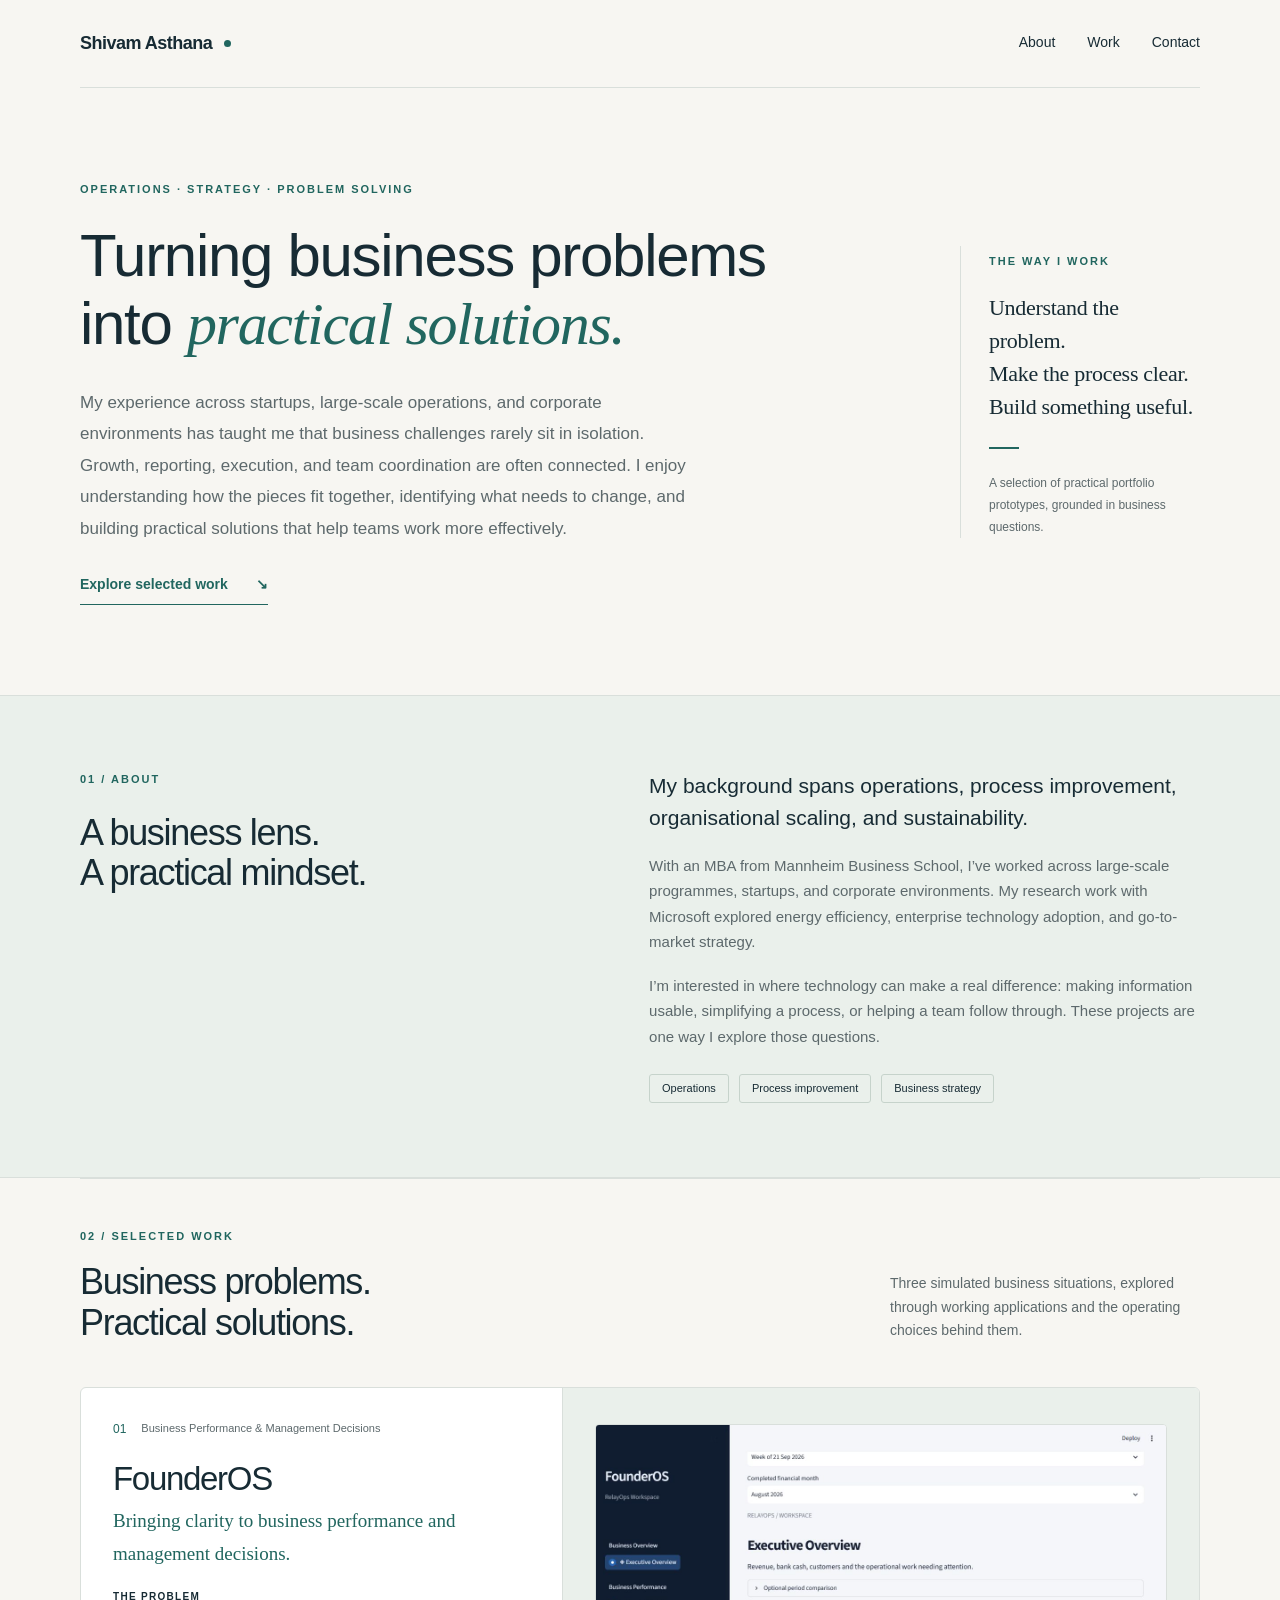
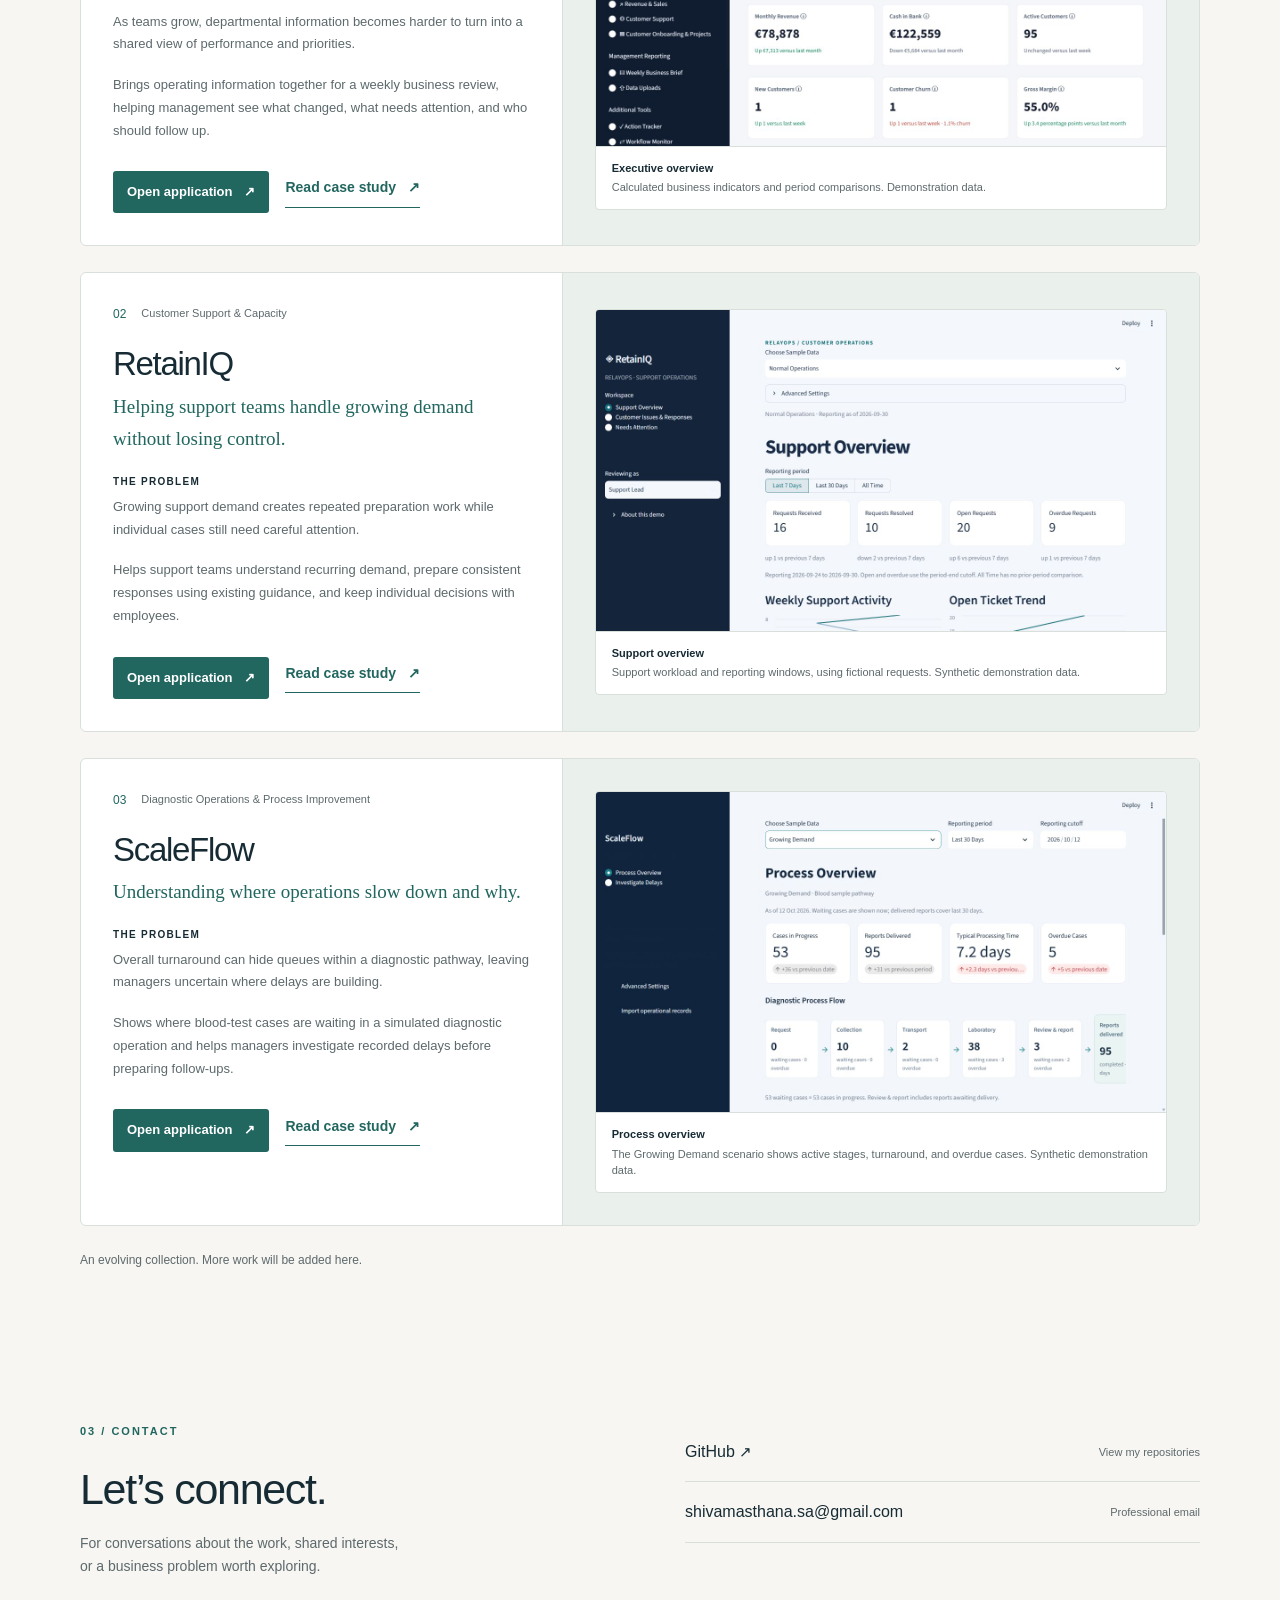
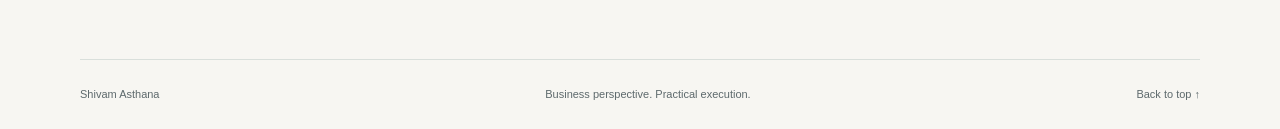
==== commit 09b7e66d: "Refine portfolio business positioning and case-study rationale" ====
--- a/index.html
+++ b/index.html
@@ -1,5 +1,5 @@
 <!doctype html><html lang="en"><head><meta charset="utf-8"><meta name="viewport" content="width=device-width, initial-scale=1"><meta name="description" content="Operations, business strategy, and problem solving. Selected portfolio work by Shivam Asthana."><title>Shivam Asthana: Personal Portfolio</title><link rel="icon" href="assets/favicon.svg" type="image/svg+xml"><link rel="stylesheet" href="assets/styles.css"></head><body><a class="skip" href="#main">Skip to content</a><header class="header wrap"><a class="identity" href="index.html">Shivam Asthana<span class="identity-dot" aria-hidden="true"></span></a><nav aria-label="Main navigation"><a href="index.html#about">About</a><a href="index.html#work">Work</a><a href="index.html#contact">Contact</a></nav></header><main id="main">
-<section class="hero wrap"><div><p class="eyebrow">Operations · Strategy · Problem Solving</p><h1>Turning business problems into <em>practical solutions.</em></h1><p class="intro">I’m interested in how organisations work: where information gets lost, processes become difficult, and teams need a clearer way forward. I bring an operations and strategy perspective to these questions, then build practical ways to explore them.</p><a class="text-link" href="#work">Explore selected work <span aria-hidden="true">↘</span></a></div><aside class="hero-note"><span class="mini-label">THE WAY I WORK</span><p>Understand the problem.<br>Make the process clear.<br>Build something useful.</p><span class="note-rule"></span><small>A selection of practical portfolio prototypes, grounded in business questions.</small></aside></section>
+<section class="hero wrap"><div><p class="eyebrow">Operations · Strategy · Problem Solving</p><h1>Turning business problems into <em>practical solutions.</em></h1><p class="intro">My experience across startups, large-scale operations, and corporate environments has taught me that business challenges rarely sit in isolation. Growth, reporting, execution, and team coordination are often connected. I enjoy understanding how the pieces fit together, identifying what needs to change, and building practical solutions that help teams work more effectively.</p><a class="text-link" href="#work">Explore selected work <span aria-hidden="true">↘</span></a></div><aside class="hero-note"><span class="mini-label">THE WAY I WORK</span><p>Understand the problem.<br>Make the process clear.<br>Build something useful.</p><span class="note-rule"></span><small>A selection of practical portfolio prototypes, grounded in business questions.</small></aside></section>
 <section id="about" class="about"><div class="wrap about-grid"><div><p class="eyebrow">01 / About</p><h2>A business lens.<br>A practical mindset.</h2></div><div><p class="about-lead">My background spans operations, process improvement, organisational scaling, and sustainability.</p><p>With an MBA from Mannheim Business School, I’ve worked across large-scale programmes, startups, and corporate environments. My research work with Microsoft explored energy efficiency, enterprise technology adoption, and go-to-market strategy.</p><p>I’m interested in where technology can make a real difference: making information usable, simplifying a process, or helping a team follow through. These projects are one way I explore those questions.</p><div class="about-tags"><span>Operations</span><span>Process improvement</span><span>Business strategy</span></div></div></div></section>
-<section id="work" class="work wrap"><div class="section-heading"><div><p class="eyebrow">02 / Selected work</p><h2>Business questions.<br>Working prototypes.</h2></div><p>Three explorations of how information becomes clearer decisions and better follow-through.</p></div><div class="project-list"><article class="project-card"><div class="project-copy"><p class="project-index">01 <span>Business Reporting & Automation</span></p><h3><a href="founderos.html">FounderOS</a></h3><p class="project-tag">From records to decisions</p><p class="problem"><span>The problem</span>Business information is spread across departmental files, making a coherent weekly management update difficult to prepare.</p><p>A reporting workspace that validates raw records, calculates performance indicators, surfaces operational issues, and prepares an editable weekly brief.</p><div class="project-actions"><a class="application-link" href="https://founder-portfolio.streamlit.app/" target="_blank" rel="noopener noreferrer">Open application <span aria-hidden="true">↗</span></a><a class="text-link" href="founderos.html">Read case study <span aria-hidden="true">↗</span></a></div></div><div class="card-preview"><figure class="preview "><a href="assets/founderos-overview.jpg" aria-label="Open full executive overview screenshot"><img width="1280" height="720" src="assets/founderos-overview.jpg" alt="FounderOS: Executive overview, actual application capture using fictional demonstration data" ></a><figcaption><strong>Executive overview</strong><span>Calculated business indicators and period comparisons. Demonstration data.</span></figcaption></figure></div></article><article class="project-card"><div class="project-copy"><p class="project-index">02 <span>AI Workflows & Customer Support</span></p><h3><a href="retainiq.html">RetainIQ</a></h3><p class="project-tag">Preparation with human review</p><p class="problem"><span>The problem</span>Recurring support requests create repeated reading, document searches, and first-draft work, while exceptions need individual attention.</p><p>A support workflow that groups recurring problems, prepares responses grounded in documentation, and keeps review and follow-up visible.</p><div class="project-actions"><a class="application-link" href="https://retainiqcus.streamlit.app/" target="_blank" rel="noopener noreferrer">Open application <span aria-hidden="true">↗</span></a><a class="text-link" href="retainiq.html">Read case study <span aria-hidden="true">↗</span></a></div></div><div class="card-preview"><figure class="preview"><a href="assets/retainiq-overview.jpg" aria-label="Open full support overview screenshot"><img width="1280" height="720" src="assets/retainiq-overview.jpg" alt="RetainIQ: Support overview, actual local application capture using synthetic demonstration data" loading="lazy"></a><figcaption><strong>Support overview</strong><span>Support workload and reporting windows, using fictional requests. Synthetic demonstration data.</span></figcaption></figure></div></article><article class="project-card"><div class="project-copy"><p class="project-index">03 <span>Healthcare Operations & Process Analysis</span></p><h3><a href="scaleflow.html">ScaleFlow</a></h3><p class="project-tag">Make delays inspectable</p><p class="problem"><span>The problem</span>A diagnostic pathway crosses several process stages. Delays are difficult to explain when current status and recorded history are viewed separately.</p><p>A process-monitoring tool that identifies bottlenecks, inspects recorded delays, and helps prepare a local operational follow-up.</p><div class="project-actions"><a class="application-link" href="https://scaleflow.streamlit.app/" target="_blank" rel="noopener noreferrer">Open application <span aria-hidden="true">↗</span></a><a class="text-link" href="scaleflow.html">Read case study <span aria-hidden="true">↗</span></a></div></div><div class="card-preview"><figure class="preview"><a href="assets/scaleflow-overview.jpg" aria-label="Open full process overview screenshot"><img width="1280" height="720" src="assets/scaleflow-overview.jpg" alt="ScaleFlow: Process overview, actual local application capture using synthetic demonstration data" loading="lazy"></a><figcaption><strong>Process overview</strong><span>The Growing Demand scenario shows active stages, turnaround, and overdue cases. Synthetic demonstration data.</span></figcaption></figure></div></article></div><p class="future-note">An evolving collection. More work will be added here.</p></section>
+<section id="work" class="work wrap"><div class="section-heading"><div><p class="eyebrow">02 / Selected work</p><h2>Business problems.<br>Practical solutions.</h2></div><p>Three simulated business situations, explored through working applications and the operating choices behind them.</p></div><div class="project-list"><article class="project-card"><div class="project-copy"><p class="project-index">01 <span>Business Performance & Management Decisions</span></p><h3><a href="founderos.html">FounderOS</a></h3><p class="project-tag">Bringing clarity to business performance and management decisions.</p><p class="problem"><span>The problem</span>As teams grow, departmental information becomes harder to turn into a shared view of performance and priorities.</p><p>Brings operating information together for a weekly business review, helping management see what changed, what needs attention, and who should follow up.</p><div class="project-actions"><a class="application-link" href="https://founder-portfolio.streamlit.app/" target="_blank" rel="noopener noreferrer">Open application <span aria-hidden="true">↗</span></a><a class="text-link" href="founderos.html">Read case study <span aria-hidden="true">↗</span></a></div></div><div class="card-preview"><figure class="preview "><a href="assets/founderos-overview.jpg" aria-label="Open full executive overview screenshot"><img width="1280" height="720" src="assets/founderos-overview.jpg" alt="FounderOS: Executive overview, actual application capture using fictional demonstration data" ></a><figcaption><strong>Executive overview</strong><span>Calculated business indicators and period comparisons. Demonstration data.</span></figcaption></figure></div></article><article class="project-card"><div class="project-copy"><p class="project-index">02 <span>Customer Support & Capacity</span></p><h3><a href="retainiq.html">RetainIQ</a></h3><p class="project-tag">Helping support teams handle growing demand without losing control.</p><p class="problem"><span>The problem</span>Growing support demand creates repeated preparation work while individual cases still need careful attention.</p><p>Helps support teams understand recurring demand, prepare consistent responses using existing guidance, and keep individual decisions with employees.</p><div class="project-actions"><a class="application-link" href="https://retainiqcus.streamlit.app/" target="_blank" rel="noopener noreferrer">Open application <span aria-hidden="true">↗</span></a><a class="text-link" href="retainiq.html">Read case study <span aria-hidden="true">↗</span></a></div></div><div class="card-preview"><figure class="preview"><a href="assets/retainiq-overview.jpg" aria-label="Open full support overview screenshot"><img width="1280" height="720" src="assets/retainiq-overview.jpg" alt="RetainIQ: Support overview, actual local application capture using synthetic demonstration data" loading="lazy"></a><figcaption><strong>Support overview</strong><span>Support workload and reporting windows, using fictional requests. Synthetic demonstration data.</span></figcaption></figure></div></article><article class="project-card"><div class="project-copy"><p class="project-index">03 <span>Diagnostic Operations & Process Improvement</span></p><h3><a href="scaleflow.html">ScaleFlow</a></h3><p class="project-tag">Understanding where operations slow down and why.</p><p class="problem"><span>The problem</span>Overall turnaround can hide queues within a diagnostic pathway, leaving managers uncertain where delays are building.</p><p>Shows where blood-test cases are waiting in a simulated diagnostic operation and helps managers investigate recorded delays before preparing follow-ups.</p><div class="project-actions"><a class="application-link" href="https://scaleflow.streamlit.app/" target="_blank" rel="noopener noreferrer">Open application <span aria-hidden="true">↗</span></a><a class="text-link" href="scaleflow.html">Read case study <span aria-hidden="true">↗</span></a></div></div><div class="card-preview"><figure class="preview"><a href="assets/scaleflow-overview.jpg" aria-label="Open full process overview screenshot"><img width="1280" height="720" src="assets/scaleflow-overview.jpg" alt="ScaleFlow: Process overview, actual local application capture using synthetic demonstration data" loading="lazy"></a><figcaption><strong>Process overview</strong><span>The Growing Demand scenario shows active stages, turnaround, and overdue cases. Synthetic demonstration data.</span></figcaption></figure></div></article></div><p class="future-note">An evolving collection. More work will be added here.</p></section>
 <section id="contact" class="contact wrap"><div><p class="eyebrow">03 / Contact</p><h2>Let’s connect.</h2><p>For conversations about the work, shared interests,<br class="desktop-only"> or a business problem worth exploring.</p></div><div class="contact-list" aria-label="Contact links"><div><a href="https://github.com/shivamasthanasa-14" target="_blank" rel="noopener noreferrer">GitHub <span aria-hidden="true">↗</span></a><small>View my repositories</small></div><div><a href="mailto:shivamasthana.sa@gmail.com">shivamasthana.sa@gmail.com</a><small>Professional email</small></div></div></section></main><footer class="wrap footer"><span>Shivam Asthana</span><span>Business perspective. Practical execution.</span><a href="#main">Back to top ↑</a></footer></body></html>
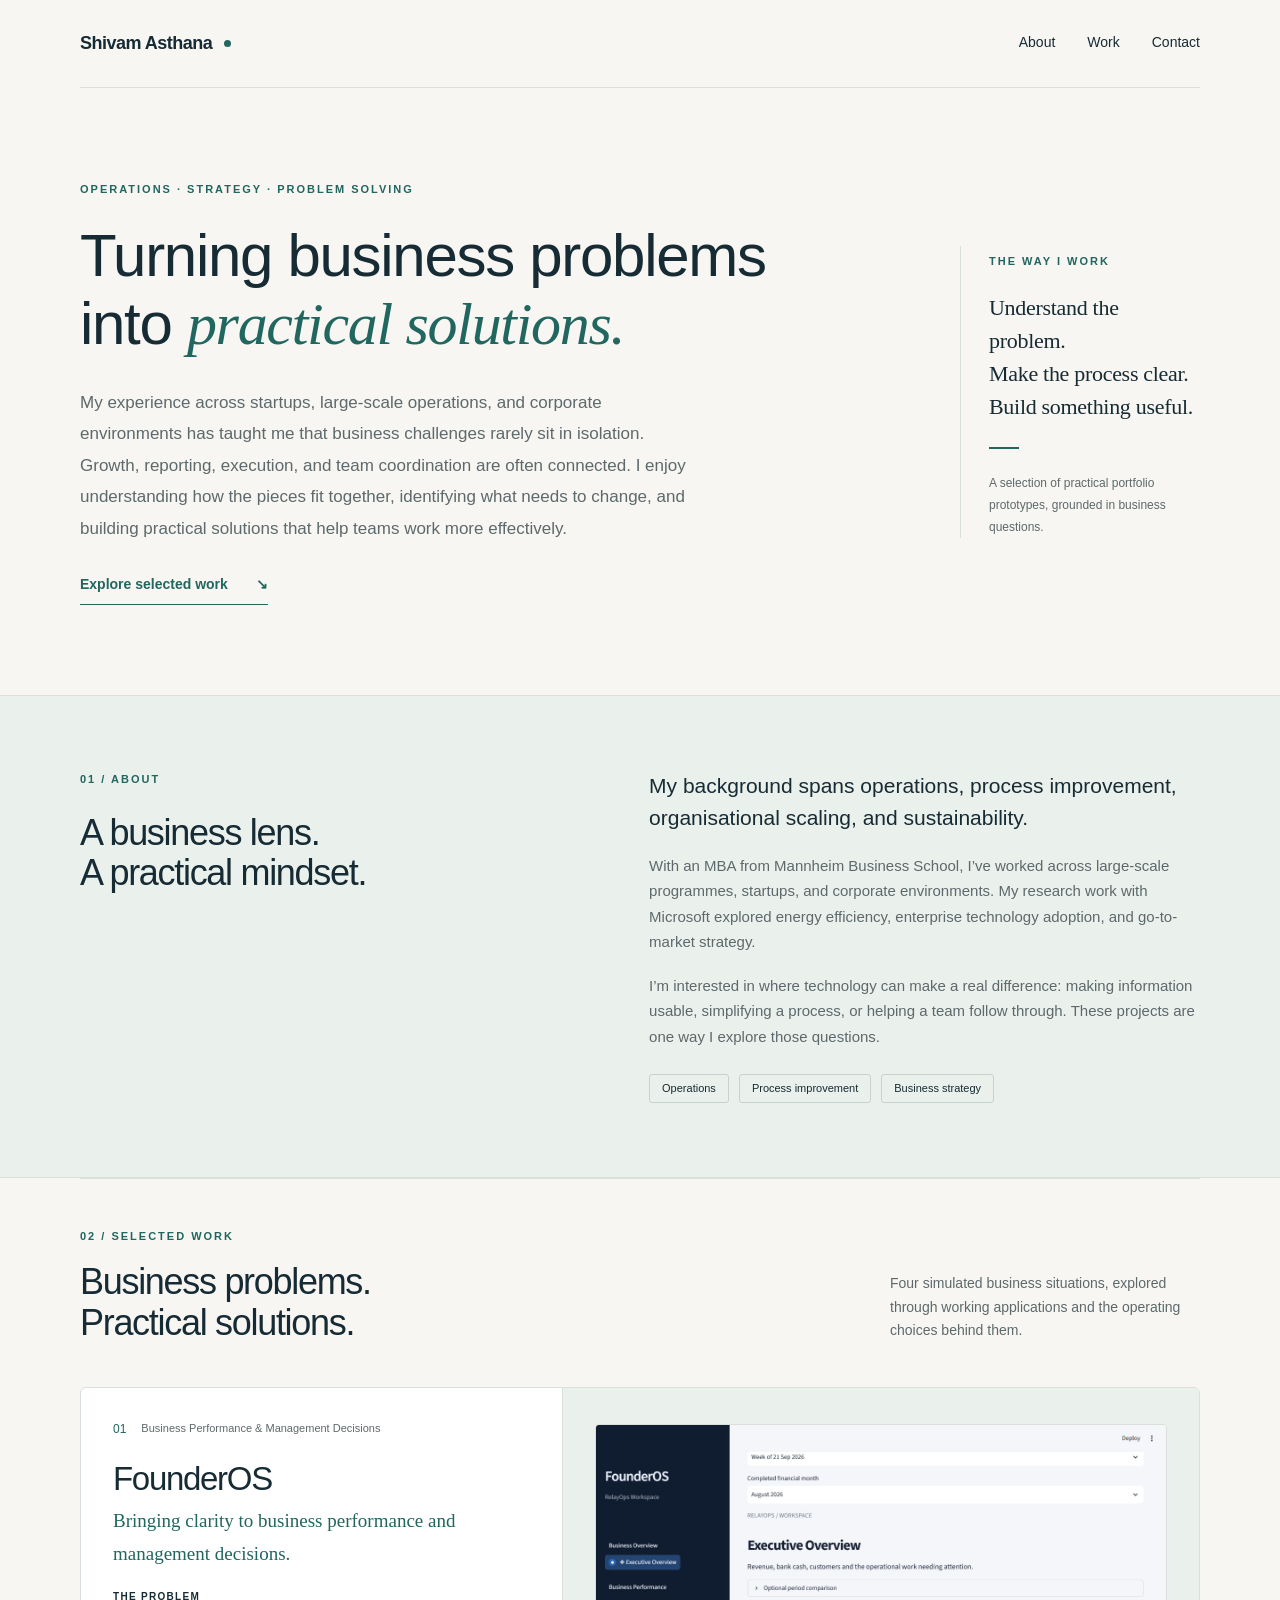
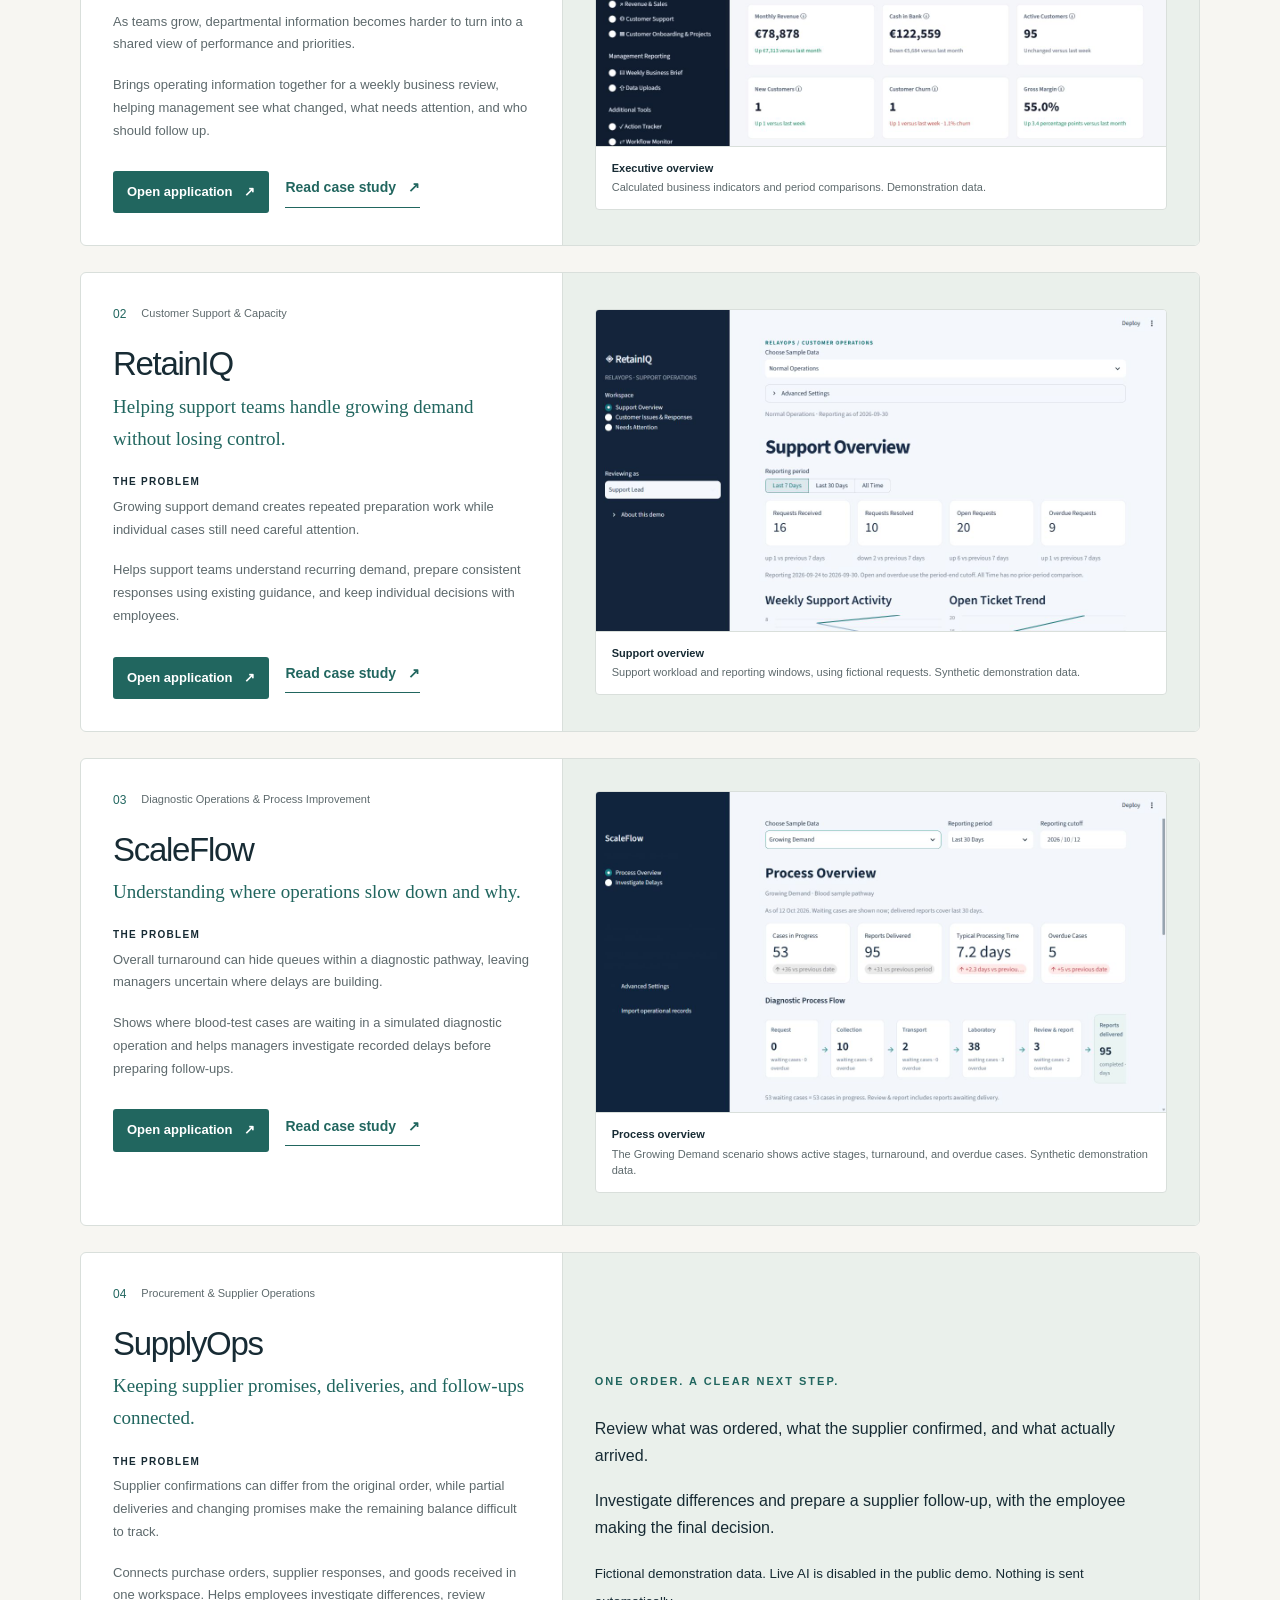
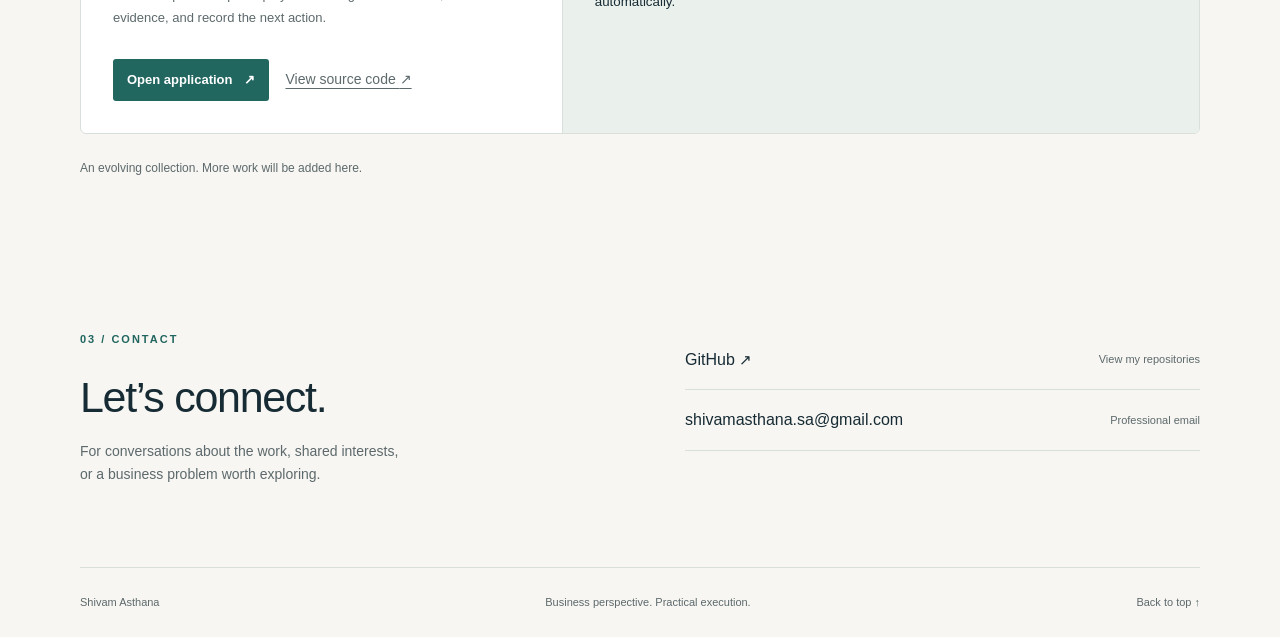
==== commit 07ac54c6: "Add live SupplyOps project to portfolio" ====
--- a/index.html
+++ b/index.html
@@ -1,5 +1,5 @@
 <!doctype html><html lang="en"><head><meta charset="utf-8"><meta name="viewport" content="width=device-width, initial-scale=1"><meta name="description" content="Operations, business strategy, and problem solving. Selected portfolio work by Shivam Asthana."><title>Shivam Asthana: Personal Portfolio</title><link rel="icon" href="assets/favicon.svg" type="image/svg+xml"><link rel="stylesheet" href="assets/styles.css"></head><body><a class="skip" href="#main">Skip to content</a><header class="header wrap"><a class="identity" href="index.html">Shivam Asthana<span class="identity-dot" aria-hidden="true"></span></a><nav aria-label="Main navigation"><a href="index.html#about">About</a><a href="index.html#work">Work</a><a href="index.html#contact">Contact</a></nav></header><main id="main">
 <section class="hero wrap"><div><p class="eyebrow">Operations · Strategy · Problem Solving</p><h1>Turning business problems into <em>practical solutions.</em></h1><p class="intro">My experience across startups, large-scale operations, and corporate environments has taught me that business challenges rarely sit in isolation. Growth, reporting, execution, and team coordination are often connected. I enjoy understanding how the pieces fit together, identifying what needs to change, and building practical solutions that help teams work more effectively.</p><a class="text-link" href="#work">Explore selected work <span aria-hidden="true">↘</span></a></div><aside class="hero-note"><span class="mini-label">THE WAY I WORK</span><p>Understand the problem.<br>Make the process clear.<br>Build something useful.</p><span class="note-rule"></span><small>A selection of practical portfolio prototypes, grounded in business questions.</small></aside></section>
 <section id="about" class="about"><div class="wrap about-grid"><div><p class="eyebrow">01 / About</p><h2>A business lens.<br>A practical mindset.</h2></div><div><p class="about-lead">My background spans operations, process improvement, organisational scaling, and sustainability.</p><p>With an MBA from Mannheim Business School, I’ve worked across large-scale programmes, startups, and corporate environments. My research work with Microsoft explored energy efficiency, enterprise technology adoption, and go-to-market strategy.</p><p>I’m interested in where technology can make a real difference: making information usable, simplifying a process, or helping a team follow through. These projects are one way I explore those questions.</p><div class="about-tags"><span>Operations</span><span>Process improvement</span><span>Business strategy</span></div></div></div></section>
-<section id="work" class="work wrap"><div class="section-heading"><div><p class="eyebrow">02 / Selected work</p><h2>Business problems.<br>Practical solutions.</h2></div><p>Three simulated business situations, explored through working applications and the operating choices behind them.</p></div><div class="project-list"><article class="project-card"><div class="project-copy"><p class="project-index">01 <span>Business Performance & Management Decisions</span></p><h3><a href="founderos.html">FounderOS</a></h3><p class="project-tag">Bringing clarity to business performance and management decisions.</p><p class="problem"><span>The problem</span>As teams grow, departmental information becomes harder to turn into a shared view of performance and priorities.</p><p>Brings operating information together for a weekly business review, helping management see what changed, what needs attention, and who should follow up.</p><div class="project-actions"><a class="application-link" href="https://founder-portfolio.streamlit.app/" target="_blank" rel="noopener noreferrer">Open application <span aria-hidden="true">↗</span></a><a class="text-link" href="founderos.html">Read case study <span aria-hidden="true">↗</span></a></div></div><div class="card-preview"><figure class="preview "><a href="assets/founderos-overview.jpg" aria-label="Open full executive overview screenshot"><img width="1280" height="720" src="assets/founderos-overview.jpg" alt="FounderOS: Executive overview, actual application capture using fictional demonstration data" ></a><figcaption><strong>Executive overview</strong><span>Calculated business indicators and period comparisons. Demonstration data.</span></figcaption></figure></div></article><article class="project-card"><div class="project-copy"><p class="project-index">02 <span>Customer Support & Capacity</span></p><h3><a href="retainiq.html">RetainIQ</a></h3><p class="project-tag">Helping support teams handle growing demand without losing control.</p><p class="problem"><span>The problem</span>Growing support demand creates repeated preparation work while individual cases still need careful attention.</p><p>Helps support teams understand recurring demand, prepare consistent responses using existing guidance, and keep individual decisions with employees.</p><div class="project-actions"><a class="application-link" href="https://retainiqcus.streamlit.app/" target="_blank" rel="noopener noreferrer">Open application <span aria-hidden="true">↗</span></a><a class="text-link" href="retainiq.html">Read case study <span aria-hidden="true">↗</span></a></div></div><div class="card-preview"><figure class="preview"><a href="assets/retainiq-overview.jpg" aria-label="Open full support overview screenshot"><img width="1280" height="720" src="assets/retainiq-overview.jpg" alt="RetainIQ: Support overview, actual local application capture using synthetic demonstration data" loading="lazy"></a><figcaption><strong>Support overview</strong><span>Support workload and reporting windows, using fictional requests. Synthetic demonstration data.</span></figcaption></figure></div></article><article class="project-card"><div class="project-copy"><p class="project-index">03 <span>Diagnostic Operations & Process Improvement</span></p><h3><a href="scaleflow.html">ScaleFlow</a></h3><p class="project-tag">Understanding where operations slow down and why.</p><p class="problem"><span>The problem</span>Overall turnaround can hide queues within a diagnostic pathway, leaving managers uncertain where delays are building.</p><p>Shows where blood-test cases are waiting in a simulated diagnostic operation and helps managers investigate recorded delays before preparing follow-ups.</p><div class="project-actions"><a class="application-link" href="https://scaleflow.streamlit.app/" target="_blank" rel="noopener noreferrer">Open application <span aria-hidden="true">↗</span></a><a class="text-link" href="scaleflow.html">Read case study <span aria-hidden="true">↗</span></a></div></div><div class="card-preview"><figure class="preview"><a href="assets/scaleflow-overview.jpg" aria-label="Open full process overview screenshot"><img width="1280" height="720" src="assets/scaleflow-overview.jpg" alt="ScaleFlow: Process overview, actual local application capture using synthetic demonstration data" loading="lazy"></a><figcaption><strong>Process overview</strong><span>The Growing Demand scenario shows active stages, turnaround, and overdue cases. Synthetic demonstration data.</span></figcaption></figure></div></article></div><p class="future-note">An evolving collection. More work will be added here.</p></section>
+<section id="work" class="work wrap"><div class="section-heading"><div><p class="eyebrow">02 / Selected work</p><h2>Business problems.<br>Practical solutions.</h2></div><p>Four simulated business situations, explored through working applications and the operating choices behind them.</p></div><div class="project-list"><article class="project-card"><div class="project-copy"><p class="project-index">01 <span>Business Performance & Management Decisions</span></p><h3><a href="founderos.html">FounderOS</a></h3><p class="project-tag">Bringing clarity to business performance and management decisions.</p><p class="problem"><span>The problem</span>As teams grow, departmental information becomes harder to turn into a shared view of performance and priorities.</p><p>Brings operating information together for a weekly business review, helping management see what changed, what needs attention, and who should follow up.</p><div class="project-actions"><a class="application-link" href="https://founder-portfolio.streamlit.app/" target="_blank" rel="noopener noreferrer">Open application <span aria-hidden="true">↗</span></a><a class="text-link" href="founderos.html">Read case study <span aria-hidden="true">↗</span></a></div></div><div class="card-preview"><figure class="preview "><a href="assets/founderos-overview.jpg" aria-label="Open full executive overview screenshot"><img width="1280" height="720" src="assets/founderos-overview.jpg" alt="FounderOS: Executive overview, actual application capture using fictional demonstration data" ></a><figcaption><strong>Executive overview</strong><span>Calculated business indicators and period comparisons. Demonstration data.</span></figcaption></figure></div></article><article class="project-card"><div class="project-copy"><p class="project-index">02 <span>Customer Support & Capacity</span></p><h3><a href="retainiq.html">RetainIQ</a></h3><p class="project-tag">Helping support teams handle growing demand without losing control.</p><p class="problem"><span>The problem</span>Growing support demand creates repeated preparation work while individual cases still need careful attention.</p><p>Helps support teams understand recurring demand, prepare consistent responses using existing guidance, and keep individual decisions with employees.</p><div class="project-actions"><a class="application-link" href="https://retainiqcus.streamlit.app/" target="_blank" rel="noopener noreferrer">Open application <span aria-hidden="true">↗</span></a><a class="text-link" href="retainiq.html">Read case study <span aria-hidden="true">↗</span></a></div></div><div class="card-preview"><figure class="preview"><a href="assets/retainiq-overview.jpg" aria-label="Open full support overview screenshot"><img width="1280" height="720" src="assets/retainiq-overview.jpg" alt="RetainIQ: Support overview, actual local application capture using synthetic demonstration data" loading="lazy"></a><figcaption><strong>Support overview</strong><span>Support workload and reporting windows, using fictional requests. Synthetic demonstration data.</span></figcaption></figure></div></article><article class="project-card"><div class="project-copy"><p class="project-index">03 <span>Diagnostic Operations & Process Improvement</span></p><h3><a href="scaleflow.html">ScaleFlow</a></h3><p class="project-tag">Understanding where operations slow down and why.</p><p class="problem"><span>The problem</span>Overall turnaround can hide queues within a diagnostic pathway, leaving managers uncertain where delays are building.</p><p>Shows where blood-test cases are waiting in a simulated diagnostic operation and helps managers investigate recorded delays before preparing follow-ups.</p><div class="project-actions"><a class="application-link" href="https://scaleflow.streamlit.app/" target="_blank" rel="noopener noreferrer">Open application <span aria-hidden="true">↗</span></a><a class="text-link" href="scaleflow.html">Read case study <span aria-hidden="true">↗</span></a></div></div><div class="card-preview"><figure class="preview"><a href="assets/scaleflow-overview.jpg" aria-label="Open full process overview screenshot"><img width="1280" height="720" src="assets/scaleflow-overview.jpg" alt="ScaleFlow: Process overview, actual local application capture using synthetic demonstration data" loading="lazy"></a><figcaption><strong>Process overview</strong><span>The Growing Demand scenario shows active stages, turnaround, and overdue cases. Synthetic demonstration data.</span></figcaption></figure></div></article><article class="project-card" id="supplyops"><div class="project-copy"><p class="project-index">04 <span>Procurement &amp; Supplier Operations</span></p><h3><a href="https://supplyops.streamlit.app/" target="_blank" rel="noopener noreferrer">SupplyOps</a></h3><p class="project-tag">Keeping supplier promises, deliveries, and follow-ups connected.</p><p class="problem"><span>The problem</span>Supplier confirmations can differ from the original order, while partial deliveries and changing promises make the remaining balance difficult to track.</p><p>Connects purchase orders, supplier responses, and goods received in one workspace. Helps employees investigate differences, review evidence, and record the next action.</p><div class="project-actions"><a class="application-link" href="https://supplyops.streamlit.app/" target="_blank" rel="noopener noreferrer">Open application <span aria-hidden="true">↗</span></a><a class="source-link" href="https://github.com/shivamasthanasa-14/Supplier-Confirmation-Agent" target="_blank" rel="noopener noreferrer">View source code <span aria-hidden="true">↗</span></a></div></div><div class="card-preview"><div><p class="eyebrow">One order. A clear next step.</p><p>Review what was ordered, what the supplier confirmed, and what actually arrived.</p><p>Investigate differences and prepare a supplier follow-up, with the employee making the final decision.</p><p><small>Fictional demonstration data. Live AI is disabled in the public demo. Nothing is sent automatically.</small></p></div></div></article></div><p class="future-note">An evolving collection. More work will be added here.</p></section>
 <section id="contact" class="contact wrap"><div><p class="eyebrow">03 / Contact</p><h2>Let’s connect.</h2><p>For conversations about the work, shared interests,<br class="desktop-only"> or a business problem worth exploring.</p></div><div class="contact-list" aria-label="Contact links"><div><a href="https://github.com/shivamasthanasa-14" target="_blank" rel="noopener noreferrer">GitHub <span aria-hidden="true">↗</span></a><small>View my repositories</small></div><div><a href="mailto:shivamasthana.sa@gmail.com">shivamasthana.sa@gmail.com</a><small>Professional email</small></div></div></section></main><footer class="wrap footer"><span>Shivam Asthana</span><span>Business perspective. Practical execution.</span><a href="#main">Back to top ↑</a></footer></body></html>
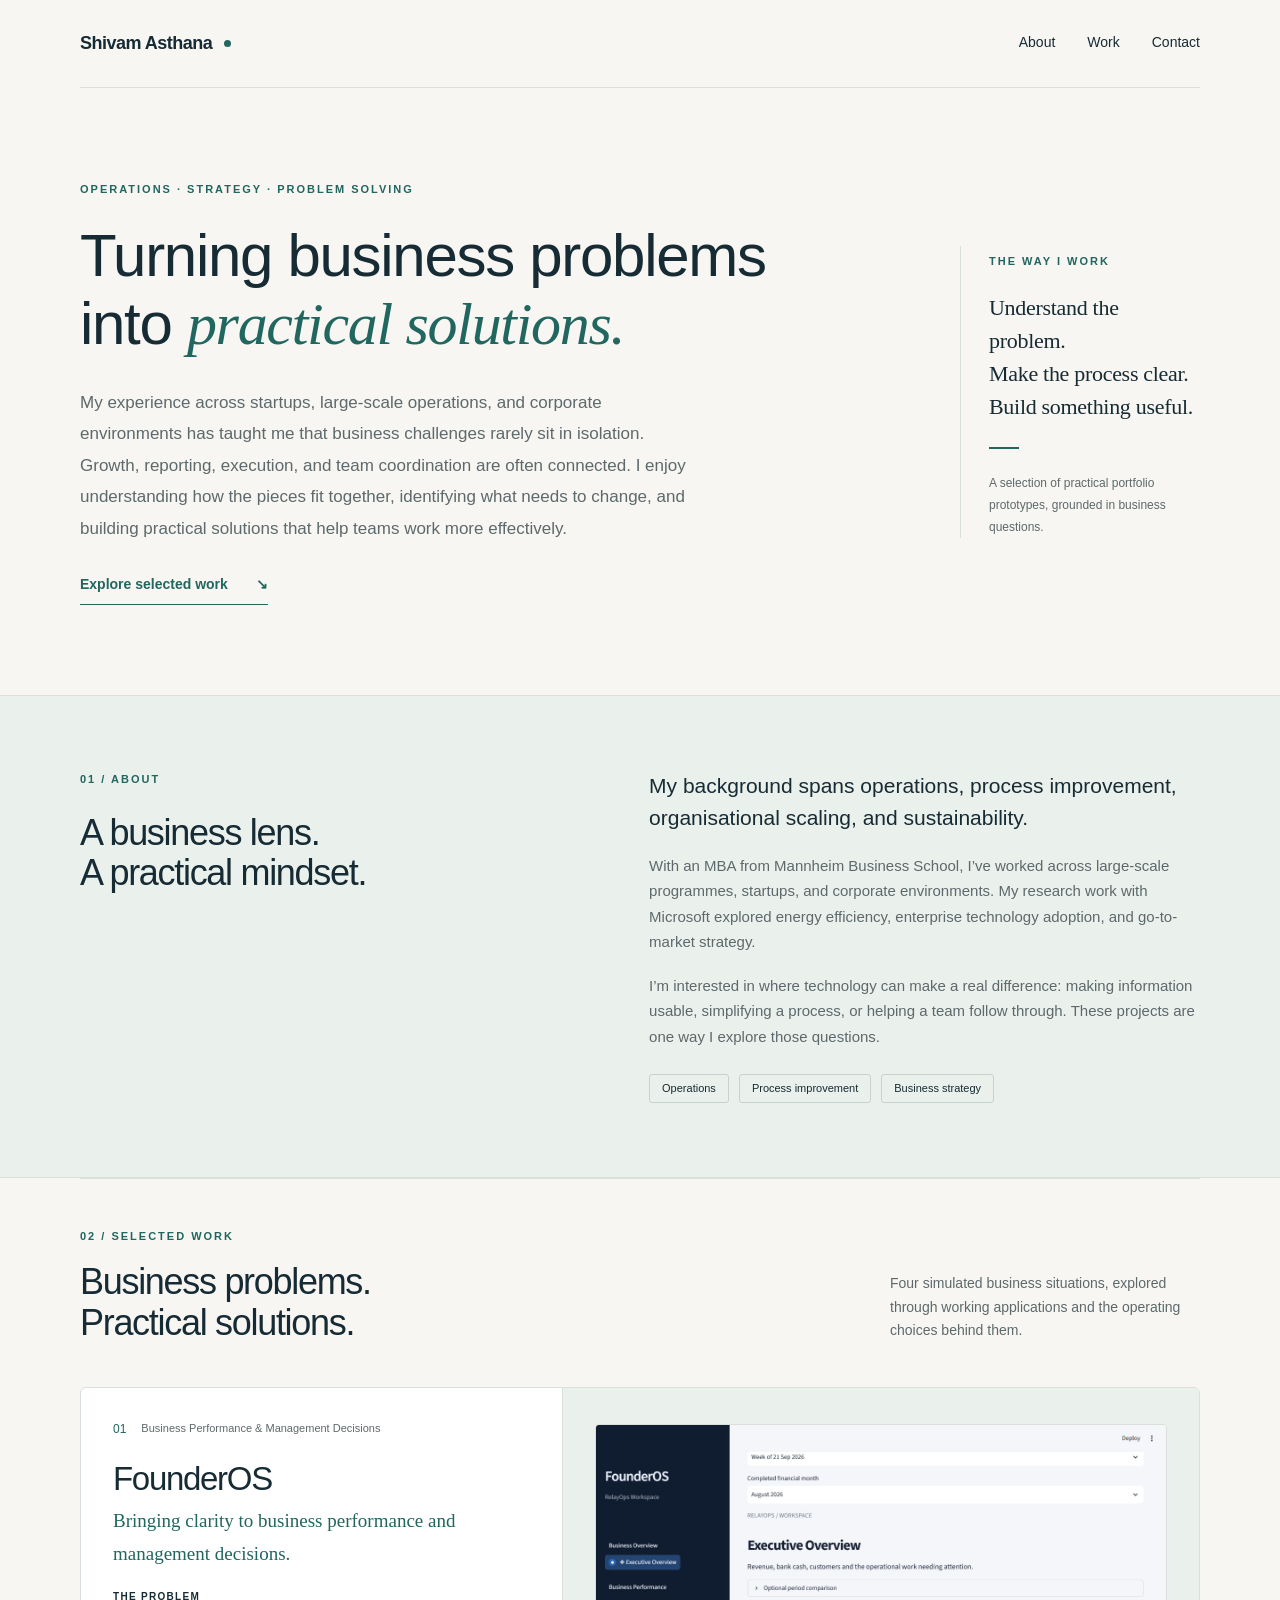
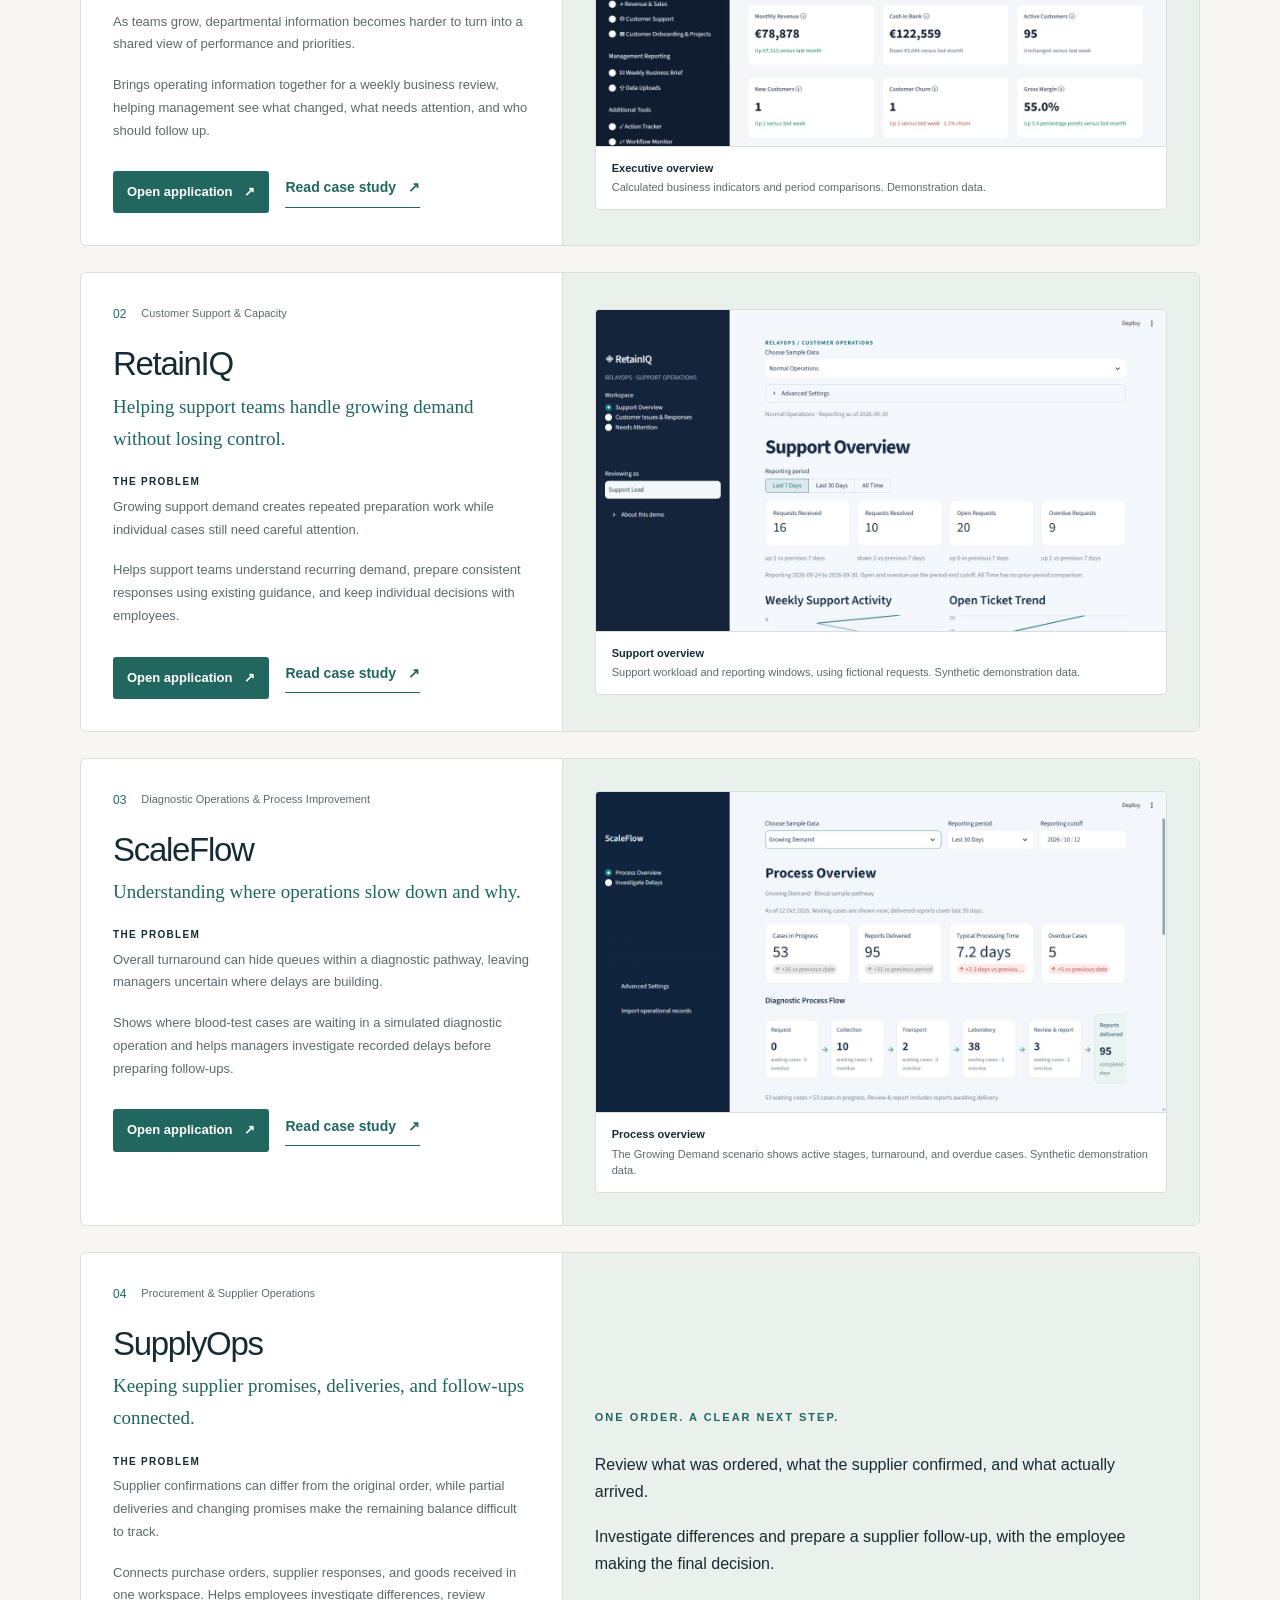
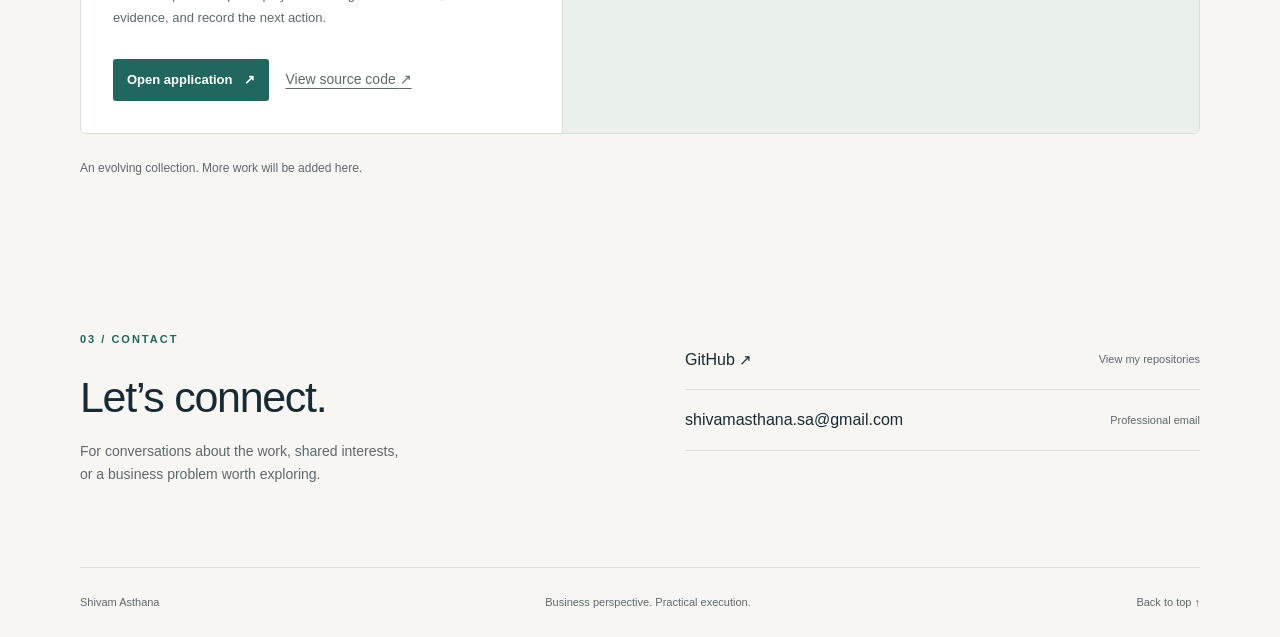
==== commit 8087055f: "Remove extra SupplyOps portfolio disclaimer" ====
--- a/index.html
+++ b/index.html
@@ -1,5 +1,5 @@
 <!doctype html><html lang="en"><head><meta charset="utf-8"><meta name="viewport" content="width=device-width, initial-scale=1"><meta name="description" content="Operations, business strategy, and problem solving. Selected portfolio work by Shivam Asthana."><title>Shivam Asthana: Personal Portfolio</title><link rel="icon" href="assets/favicon.svg" type="image/svg+xml"><link rel="stylesheet" href="assets/styles.css"></head><body><a class="skip" href="#main">Skip to content</a><header class="header wrap"><a class="identity" href="index.html">Shivam Asthana<span class="identity-dot" aria-hidden="true"></span></a><nav aria-label="Main navigation"><a href="index.html#about">About</a><a href="index.html#work">Work</a><a href="index.html#contact">Contact</a></nav></header><main id="main">
 <section class="hero wrap"><div><p class="eyebrow">Operations · Strategy · Problem Solving</p><h1>Turning business problems into <em>practical solutions.</em></h1><p class="intro">My experience across startups, large-scale operations, and corporate environments has taught me that business challenges rarely sit in isolation. Growth, reporting, execution, and team coordination are often connected. I enjoy understanding how the pieces fit together, identifying what needs to change, and building practical solutions that help teams work more effectively.</p><a class="text-link" href="#work">Explore selected work <span aria-hidden="true">↘</span></a></div><aside class="hero-note"><span class="mini-label">THE WAY I WORK</span><p>Understand the problem.<br>Make the process clear.<br>Build something useful.</p><span class="note-rule"></span><small>A selection of practical portfolio prototypes, grounded in business questions.</small></aside></section>
 <section id="about" class="about"><div class="wrap about-grid"><div><p class="eyebrow">01 / About</p><h2>A business lens.<br>A practical mindset.</h2></div><div><p class="about-lead">My background spans operations, process improvement, organisational scaling, and sustainability.</p><p>With an MBA from Mannheim Business School, I’ve worked across large-scale programmes, startups, and corporate environments. My research work with Microsoft explored energy efficiency, enterprise technology adoption, and go-to-market strategy.</p><p>I’m interested in where technology can make a real difference: making information usable, simplifying a process, or helping a team follow through. These projects are one way I explore those questions.</p><div class="about-tags"><span>Operations</span><span>Process improvement</span><span>Business strategy</span></div></div></div></section>
-<section id="work" class="work wrap"><div class="section-heading"><div><p class="eyebrow">02 / Selected work</p><h2>Business problems.<br>Practical solutions.</h2></div><p>Four simulated business situations, explored through working applications and the operating choices behind them.</p></div><div class="project-list"><article class="project-card"><div class="project-copy"><p class="project-index">01 <span>Business Performance & Management Decisions</span></p><h3><a href="founderos.html">FounderOS</a></h3><p class="project-tag">Bringing clarity to business performance and management decisions.</p><p class="problem"><span>The problem</span>As teams grow, departmental information becomes harder to turn into a shared view of performance and priorities.</p><p>Brings operating information together for a weekly business review, helping management see what changed, what needs attention, and who should follow up.</p><div class="project-actions"><a class="application-link" href="https://founder-portfolio.streamlit.app/" target="_blank" rel="noopener noreferrer">Open application <span aria-hidden="true">↗</span></a><a class="text-link" href="founderos.html">Read case study <span aria-hidden="true">↗</span></a></div></div><div class="card-preview"><figure class="preview "><a href="assets/founderos-overview.jpg" aria-label="Open full executive overview screenshot"><img width="1280" height="720" src="assets/founderos-overview.jpg" alt="FounderOS: Executive overview, actual application capture using fictional demonstration data" ></a><figcaption><strong>Executive overview</strong><span>Calculated business indicators and period comparisons. Demonstration data.</span></figcaption></figure></div></article><article class="project-card"><div class="project-copy"><p class="project-index">02 <span>Customer Support & Capacity</span></p><h3><a href="retainiq.html">RetainIQ</a></h3><p class="project-tag">Helping support teams handle growing demand without losing control.</p><p class="problem"><span>The problem</span>Growing support demand creates repeated preparation work while individual cases still need careful attention.</p><p>Helps support teams understand recurring demand, prepare consistent responses using existing guidance, and keep individual decisions with employees.</p><div class="project-actions"><a class="application-link" href="https://retainiqcus.streamlit.app/" target="_blank" rel="noopener noreferrer">Open application <span aria-hidden="true">↗</span></a><a class="text-link" href="retainiq.html">Read case study <span aria-hidden="true">↗</span></a></div></div><div class="card-preview"><figure class="preview"><a href="assets/retainiq-overview.jpg" aria-label="Open full support overview screenshot"><img width="1280" height="720" src="assets/retainiq-overview.jpg" alt="RetainIQ: Support overview, actual local application capture using synthetic demonstration data" loading="lazy"></a><figcaption><strong>Support overview</strong><span>Support workload and reporting windows, using fictional requests. Synthetic demonstration data.</span></figcaption></figure></div></article><article class="project-card"><div class="project-copy"><p class="project-index">03 <span>Diagnostic Operations & Process Improvement</span></p><h3><a href="scaleflow.html">ScaleFlow</a></h3><p class="project-tag">Understanding where operations slow down and why.</p><p class="problem"><span>The problem</span>Overall turnaround can hide queues within a diagnostic pathway, leaving managers uncertain where delays are building.</p><p>Shows where blood-test cases are waiting in a simulated diagnostic operation and helps managers investigate recorded delays before preparing follow-ups.</p><div class="project-actions"><a class="application-link" href="https://scaleflow.streamlit.app/" target="_blank" rel="noopener noreferrer">Open application <span aria-hidden="true">↗</span></a><a class="text-link" href="scaleflow.html">Read case study <span aria-hidden="true">↗</span></a></div></div><div class="card-preview"><figure class="preview"><a href="assets/scaleflow-overview.jpg" aria-label="Open full process overview screenshot"><img width="1280" height="720" src="assets/scaleflow-overview.jpg" alt="ScaleFlow: Process overview, actual local application capture using synthetic demonstration data" loading="lazy"></a><figcaption><strong>Process overview</strong><span>The Growing Demand scenario shows active stages, turnaround, and overdue cases. Synthetic demonstration data.</span></figcaption></figure></div></article><article class="project-card" id="supplyops"><div class="project-copy"><p class="project-index">04 <span>Procurement &amp; Supplier Operations</span></p><h3><a href="https://supplyops.streamlit.app/" target="_blank" rel="noopener noreferrer">SupplyOps</a></h3><p class="project-tag">Keeping supplier promises, deliveries, and follow-ups connected.</p><p class="problem"><span>The problem</span>Supplier confirmations can differ from the original order, while partial deliveries and changing promises make the remaining balance difficult to track.</p><p>Connects purchase orders, supplier responses, and goods received in one workspace. Helps employees investigate differences, review evidence, and record the next action.</p><div class="project-actions"><a class="application-link" href="https://supplyops.streamlit.app/" target="_blank" rel="noopener noreferrer">Open application <span aria-hidden="true">↗</span></a><a class="source-link" href="https://github.com/shivamasthanasa-14/Supplier-Confirmation-Agent" target="_blank" rel="noopener noreferrer">View source code <span aria-hidden="true">↗</span></a></div></div><div class="card-preview"><div><p class="eyebrow">One order. A clear next step.</p><p>Review what was ordered, what the supplier confirmed, and what actually arrived.</p><p>Investigate differences and prepare a supplier follow-up, with the employee making the final decision.</p><p><small>Fictional demonstration data. Live AI is disabled in the public demo. Nothing is sent automatically.</small></p></div></div></article></div><p class="future-note">An evolving collection. More work will be added here.</p></section>
+<section id="work" class="work wrap"><div class="section-heading"><div><p class="eyebrow">02 / Selected work</p><h2>Business problems.<br>Practical solutions.</h2></div><p>Four simulated business situations, explored through working applications and the operating choices behind them.</p></div><div class="project-list"><article class="project-card"><div class="project-copy"><p class="project-index">01 <span>Business Performance & Management Decisions</span></p><h3><a href="founderos.html">FounderOS</a></h3><p class="project-tag">Bringing clarity to business performance and management decisions.</p><p class="problem"><span>The problem</span>As teams grow, departmental information becomes harder to turn into a shared view of performance and priorities.</p><p>Brings operating information together for a weekly business review, helping management see what changed, what needs attention, and who should follow up.</p><div class="project-actions"><a class="application-link" href="https://founder-portfolio.streamlit.app/" target="_blank" rel="noopener noreferrer">Open application <span aria-hidden="true">↗</span></a><a class="text-link" href="founderos.html">Read case study <span aria-hidden="true">↗</span></a></div></div><div class="card-preview"><figure class="preview "><a href="assets/founderos-overview.jpg" aria-label="Open full executive overview screenshot"><img width="1280" height="720" src="assets/founderos-overview.jpg" alt="FounderOS: Executive overview, actual application capture using fictional demonstration data" ></a><figcaption><strong>Executive overview</strong><span>Calculated business indicators and period comparisons. Demonstration data.</span></figcaption></figure></div></article><article class="project-card"><div class="project-copy"><p class="project-index">02 <span>Customer Support & Capacity</span></p><h3><a href="retainiq.html">RetainIQ</a></h3><p class="project-tag">Helping support teams handle growing demand without losing control.</p><p class="problem"><span>The problem</span>Growing support demand creates repeated preparation work while individual cases still need careful attention.</p><p>Helps support teams understand recurring demand, prepare consistent responses using existing guidance, and keep individual decisions with employees.</p><div class="project-actions"><a class="application-link" href="https://retainiqcus.streamlit.app/" target="_blank" rel="noopener noreferrer">Open application <span aria-hidden="true">↗</span></a><a class="text-link" href="retainiq.html">Read case study <span aria-hidden="true">↗</span></a></div></div><div class="card-preview"><figure class="preview"><a href="assets/retainiq-overview.jpg" aria-label="Open full support overview screenshot"><img width="1280" height="720" src="assets/retainiq-overview.jpg" alt="RetainIQ: Support overview, actual local application capture using synthetic demonstration data" loading="lazy"></a><figcaption><strong>Support overview</strong><span>Support workload and reporting windows, using fictional requests. Synthetic demonstration data.</span></figcaption></figure></div></article><article class="project-card"><div class="project-copy"><p class="project-index">03 <span>Diagnostic Operations & Process Improvement</span></p><h3><a href="scaleflow.html">ScaleFlow</a></h3><p class="project-tag">Understanding where operations slow down and why.</p><p class="problem"><span>The problem</span>Overall turnaround can hide queues within a diagnostic pathway, leaving managers uncertain where delays are building.</p><p>Shows where blood-test cases are waiting in a simulated diagnostic operation and helps managers investigate recorded delays before preparing follow-ups.</p><div class="project-actions"><a class="application-link" href="https://scaleflow.streamlit.app/" target="_blank" rel="noopener noreferrer">Open application <span aria-hidden="true">↗</span></a><a class="text-link" href="scaleflow.html">Read case study <span aria-hidden="true">↗</span></a></div></div><div class="card-preview"><figure class="preview"><a href="assets/scaleflow-overview.jpg" aria-label="Open full process overview screenshot"><img width="1280" height="720" src="assets/scaleflow-overview.jpg" alt="ScaleFlow: Process overview, actual local application capture using synthetic demonstration data" loading="lazy"></a><figcaption><strong>Process overview</strong><span>The Growing Demand scenario shows active stages, turnaround, and overdue cases. Synthetic demonstration data.</span></figcaption></figure></div></article><article class="project-card" id="supplyops"><div class="project-copy"><p class="project-index">04 <span>Procurement &amp; Supplier Operations</span></p><h3><a href="https://supplyops.streamlit.app/" target="_blank" rel="noopener noreferrer">SupplyOps</a></h3><p class="project-tag">Keeping supplier promises, deliveries, and follow-ups connected.</p><p class="problem"><span>The problem</span>Supplier confirmations can differ from the original order, while partial deliveries and changing promises make the remaining balance difficult to track.</p><p>Connects purchase orders, supplier responses, and goods received in one workspace. Helps employees investigate differences, review evidence, and record the next action.</p><div class="project-actions"><a class="application-link" href="https://supplyops.streamlit.app/" target="_blank" rel="noopener noreferrer">Open application <span aria-hidden="true">↗</span></a><a class="source-link" href="https://github.com/shivamasthanasa-14/Supplier-Confirmation-Agent" target="_blank" rel="noopener noreferrer">View source code <span aria-hidden="true">↗</span></a></div></div><div class="card-preview"><div><p class="eyebrow">One order. A clear next step.</p><p>Review what was ordered, what the supplier confirmed, and what actually arrived.</p><p>Investigate differences and prepare a supplier follow-up, with the employee making the final decision.</p></div></div></article></div><p class="future-note">An evolving collection. More work will be added here.</p></section>
 <section id="contact" class="contact wrap"><div><p class="eyebrow">03 / Contact</p><h2>Let’s connect.</h2><p>For conversations about the work, shared interests,<br class="desktop-only"> or a business problem worth exploring.</p></div><div class="contact-list" aria-label="Contact links"><div><a href="https://github.com/shivamasthanasa-14" target="_blank" rel="noopener noreferrer">GitHub <span aria-hidden="true">↗</span></a><small>View my repositories</small></div><div><a href="mailto:shivamasthana.sa@gmail.com">shivamasthana.sa@gmail.com</a><small>Professional email</small></div></div></section></main><footer class="wrap footer"><span>Shivam Asthana</span><span>Business perspective. Practical execution.</span><a href="#main">Back to top ↑</a></footer></body></html>
